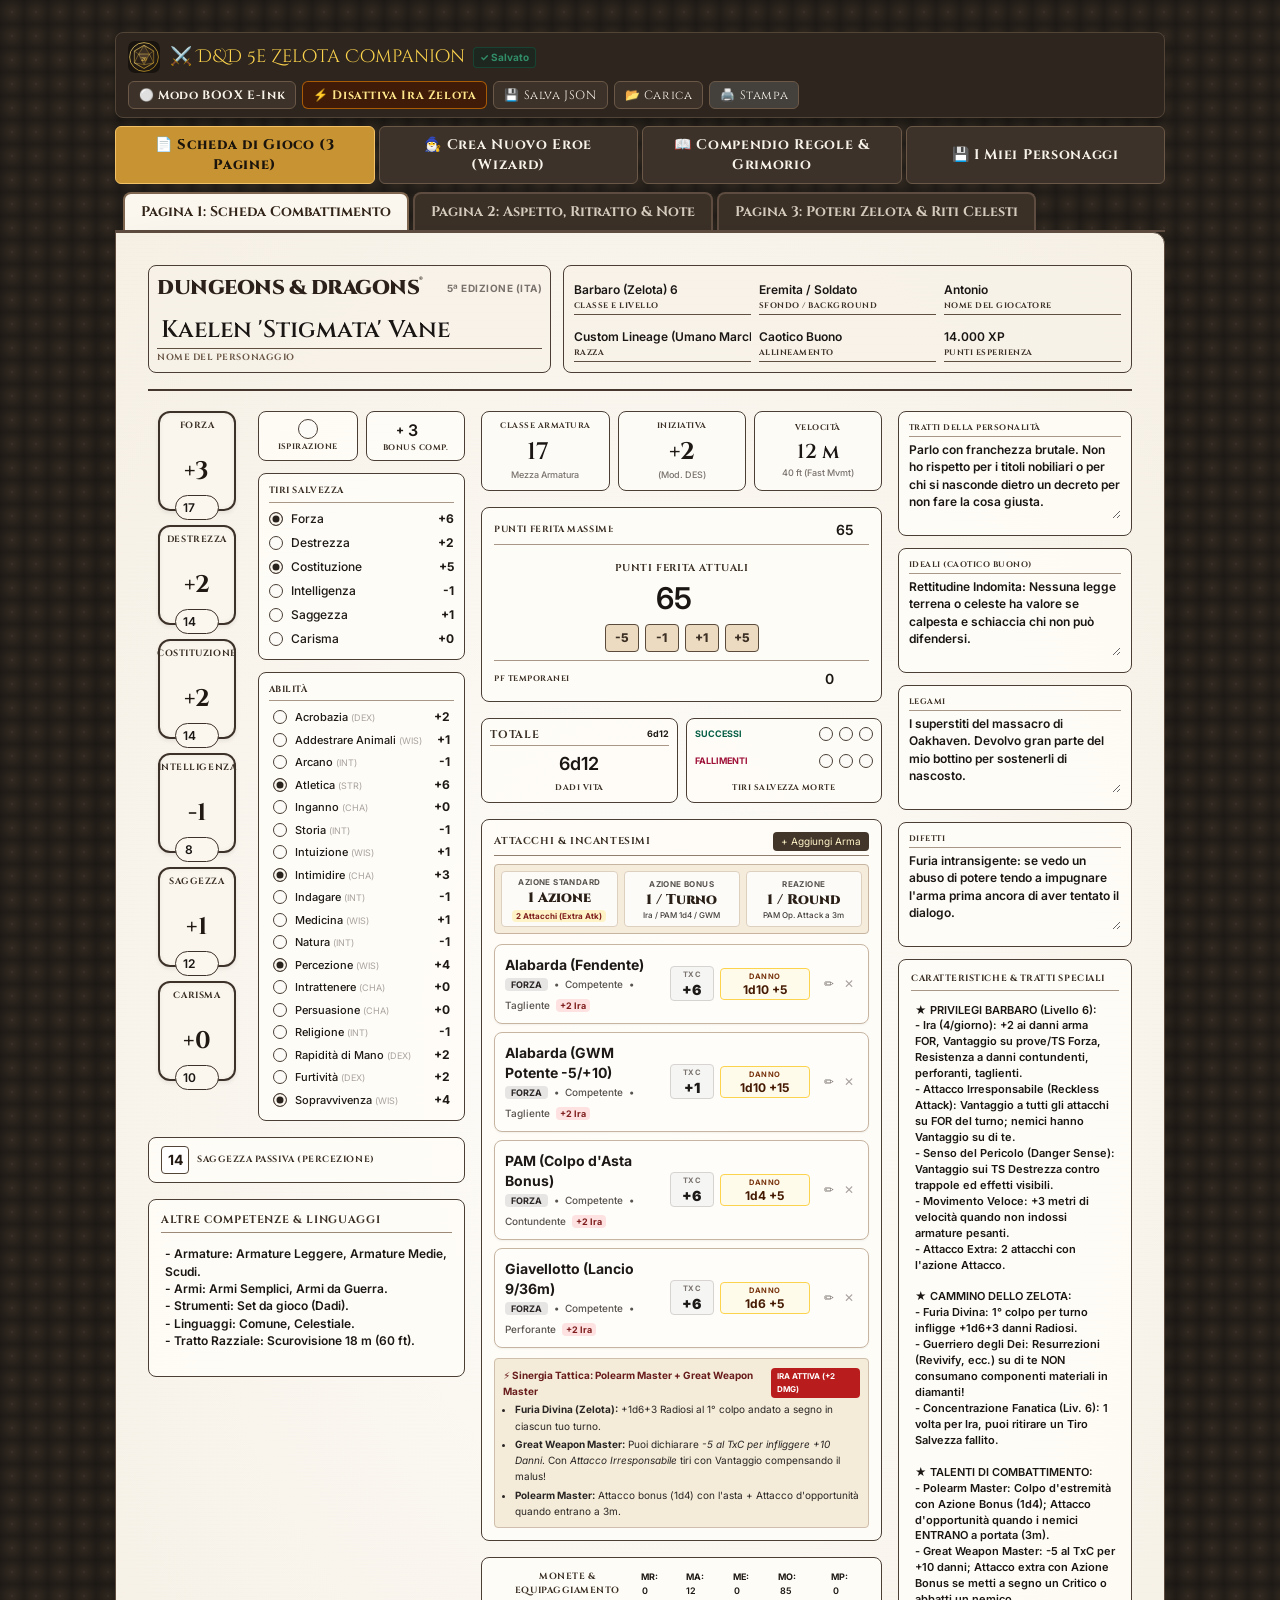
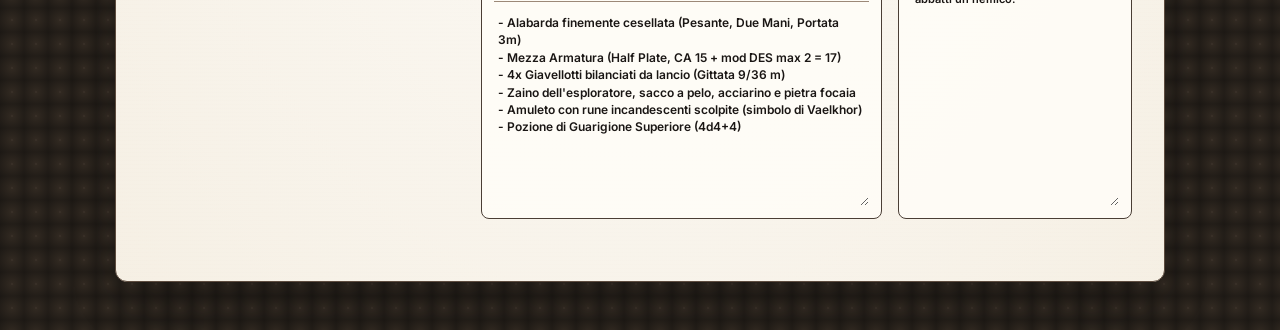
==== index.html @ ee9fbcae "feat: D&D 5e Zelota Companion PWA with offline compendium and update banner" ====
<!DOCTYPE html>
<html lang="it">
<head>
  <meta charset="UTF-8">
  <meta name="viewport" content="width=device-width, initial-scale=1.0, maximum-scale=5.0">
  <meta name="theme-color" content="#241f1a">
  <title>D&amp;D 5e Zelota Companion &amp; Character Builder</title>
  
  <link rel="manifest" href="./manifest.webmanifest">
  <link rel="icon" type="image/svg+xml" href="./icon.svg">
  <link rel="apple-touch-icon" href="./icon.svg">

  <!-- Tailwind CSS Locale (Zero CDN, 100% Offline) -->
  <script src="./tailwind.cdn.js"></script>

  <!-- Google Fonts per Tipografia D&D Ufficiale -->
  <link rel="preconnect" href="https://fonts.googleapis.com">
  <link rel="preconnect" href="https://fonts.gstatic.com" crossorigin>
  <link href="https://fonts.googleapis.com/css2?family=Cinzel:wght@600;700;800;900&family=Cinzel+Decorative:wght@700&family=MedievalSharp&family=Inter:wght@400;500;600;700&display=swap" rel="stylesheet">
  
  <!-- Foglio di Stile Personalizzato (Temi, E-Ink Boox, Quick HP) -->
  <link rel="stylesheet" href="./app.css">
</head>
<body class="p-2 sm:p-4 md:p-6 lg:p-8 flex flex-col items-center min-h-screen">

  <!-- BANNER NOTIFICA AGGIORNAMENTO DISPONIBILE -->
  <div id="pwa-update-banner" class="hidden fixed top-3 left-1/2 -translate-x-1/2 w-[92%] max-w-[480px] z-[250] p-3 rounded-xl border-2 border-amber-500 bg-[#2b221a] text-[#f7f2ea] shadow-2xl flex items-center justify-between gap-3 animate-bounce">
    <div class="flex items-center gap-2.5">
      <span class="text-2xl">🔔</span>
      <div class="text-xs">
        <strong class="block text-amber-300 font-dnd-heading text-sm">Nuova Versione Disponibile!</strong>
        <span class="text-stone-300">Ci sono nuovi incantesimi o regole aggiornate.</span>
      </div>
    </div>
    <button id="pwa-update-btn" class="action-btn text-xs font-bold bg-amber-600 hover:bg-amber-500 text-stone-950 py-1.5 px-3 shrink-0">
      Aggiorna Ora ⚡
    </button>
  </div>

  <!-- ========================================================================= -->
  <!-- BARRA DI CONTROLLO PRINCIPALE (HEADER)                                    -->
  <!-- ========================================================================= -->
  <header class="w-full max-w-[1050px] mb-2 flex flex-wrap items-center justify-between gap-2 px-3 py-2 bg-[#2d251e] text-[#f2ece2] rounded-lg shadow-lg border border-[#524538] no-print">
    <!-- Brand & Stato -->
    <div class="flex items-center gap-2.5">
      <img src="./icon.svg" alt="D&D 5e" style="width: 32px; height: 32px; min-width: 32px; object-fit: contain; border-radius: 6px;" />
      <div>
        <div class="flex items-center gap-2">
          <span class="font-dnd-heading text-base sm:text-lg text-amber-300">⚔️ D&amp;D 5e Zelota Companion</span>
          <span id="autosave-indicator" class="text-[10px] text-emerald-400 font-bold px-1.5 py-0.5 rounded bg-emerald-950/60 border border-emerald-700/60">✓ Salvataggio Attivo</span>
        </div>
      </div>
    </div>
    
    <!-- Azioni Rapide -->
    <div class="flex items-center flex-wrap gap-1.5">
      <button id="btn-toggle-eink" class="action-btn text-xs font-bold" title="Passa alla modalità ad alto contrasto per Onyx Boox">
        ⚪ Modo BOOX E-Ink
      </button>
      <button id="btn-rage-toggle" class="action-btn text-xs font-bold border border-amber-600/70 bg-amber-950/80 hover:bg-amber-900 text-amber-200">
        🔥 Attiva Ira Zelota (+2 Dmg)
      </button>
      <button id="btn-export-json" class="action-btn text-xs" title="Esporta Scheda in file JSON">
        💾 Salva JSON
      </button>
      <label class="action-btn text-xs cursor-pointer" title="Carica Scheda da file JSON">
        📂 Carica
        <input type="file" id="file-import-json" accept=".json" class="hidden">
      </label>
      <button onclick="window.print()" class="action-btn text-xs bg-stone-700 hover:bg-stone-600">
        🖨️ Stampa
      </button>
    </div>
  </header>

  <!-- ========================================================================= -->
  <!-- BARRA NAVIGAZIONE MODALITÀ (SCHEDA / BUILDER / COMPENDIO / SALVATI)       -->
  <!-- ========================================================================= -->
  <nav class="w-full max-w-[1050px] flex gap-1 mb-2 no-print">
    <button class="action-btn flex-1 py-2 text-xs md:text-sm font-bold active" data-target-view="view-sheet">
      📄 Scheda di Gioco (3 Pagine)
    </button>
    <button class="action-btn flex-1 py-2 text-xs md:text-sm font-bold" data-target-view="view-builder">
      🧙‍♂️ Crea Nuovo Eroe (Wizard)
    </button>
    <button class="action-btn flex-1 py-2 text-xs md:text-sm font-bold" data-target-view="view-compendium">
      📖 Compendio Regole &amp; Grimorio
    </button>
    <button class="action-btn flex-1 py-2 text-xs md:text-sm font-bold" data-target-view="view-manage">
      💾 I Miei Personaggi
    </button>
  </nav>

  <!-- ========================================================================= -->
  <!-- VISTA 1: SCHEDA INTERATTIVA A 3 PAGINE (AUTENTICA D&D 5E)                -->
  <!-- ========================================================================= -->
  <div id="view-sheet" class="app-view w-full max-w-[1050px] block">
    
    <!-- Selettore delle 3 Pagine Ufficiali (no-print) -->
    <div class="w-full flex gap-1 mb-0 border-b-2 border-[#5d4c3f] px-2 no-print">
      <button id="tab-btn-1" class="nav-tab active px-4 py-2 text-xs md:text-sm font-bold border-t-2 border-l-2 border-r-2 border-[#5d4c3f]">
        Pagina 1: Scheda Combattimento
      </button>
      <button id="tab-btn-2" class="nav-tab px-4 py-2 text-xs md:text-sm font-bold border-t-2 border-l-2 border-r-2 border-[#5d4c3f]">
        Pagina 2: Aspetto, Ritratto &amp; Note
      </button>
      <button id="tab-btn-3" class="nav-tab px-4 py-2 text-xs md:text-sm font-bold border-t-2 border-l-2 border-r-2 border-[#5d4c3f]">
        Pagina 3: Poteri Zelota &amp; Riti Celesti
      </button>
    </div>

    <!-- Contenitore Principale Scheda -->
    <main id="sheet" class="parchment w-full rounded-b-xl rounded-tr-xl p-4 sm:p-6 md:p-8 border border-[#5d4c3f] shadow-2xl relative">
      
      <!-- ===================================================================== -->
      <!-- PAGINA 1: SCHEDA PRINCIPALE (COMBATTIMENTO, CARATTERISTICHE)          -->
      <!-- ===================================================================== -->
      <div id="page-1" class="page-container block">
        
        <!-- Intestazione Scheda Ufficiale (3 Blocchi D&D) -->
        <section class="grid grid-cols-1 md:grid-cols-12 gap-3 pb-4 border-b-2 border-[#45372d] mb-5 items-stretch">
          <div class="md:col-span-5 flex flex-col justify-end p-2 dnd-box bg-[#f8f3e8]/70">
            <div class="flex items-center justify-between mb-1">
              <h1 class="font-dnd-title font-black text-xl tracking-tight text-[#2b211a]">DUNGEONS &amp; DRAGONS<sup>®</sup></h1>
              <span class="text-[10px] font-bold text-stone-500 tracking-wider">5ª EDIZIONE (ITA)</span>
            </div>
            <div class="mt-auto">
              <input type="text" id="characterName" class="w-full text-2xl font-bold font-dnd-title border-b border-[#5e4f42] px-1 py-0.5 text-[#241a14]" value="Kaelen 'Stigmata' Vane" />
              <div class="dnd-label-banner text-left mt-0.5 text-[9px] text-[#6b5848]">Nome del Personaggio</div>
            </div>
          </div>

          <div class="md:col-span-7 grid grid-cols-2 sm:grid-cols-3 gap-2 p-2.5 dnd-box bg-[#f8f3e8]/70">
            <div class="border-b border-[#5e4f42] pb-0.5">
              <input type="text" id="classLevel" class="w-full text-xs font-semibold" value="Barbaro (Zelota) 6" />
              <div class="dnd-label-banner text-left text-[8px]">Classe e Livello</div>
            </div>
            <div class="border-b border-[#5e4f42] pb-0.5">
              <input type="text" id="background" class="w-full text-xs font-semibold" value="Eremita / Soldato" />
              <div class="dnd-label-banner text-left text-[8px]">Sfondo / Background</div>
            </div>
            <div class="border-b border-[#5e4f42] pb-0.5">
              <input type="text" id="playerName" class="w-full text-xs font-semibold" value="Giocatore" />
              <div class="dnd-label-banner text-left text-[8px]">Nome del Giocatore</div>
            </div>
            <div class="border-b border-[#5e4f42] pb-0.5">
              <input type="text" id="race" class="w-full text-xs font-semibold" value="Custom Lineage (Umano Marchiato)" />
              <div class="dnd-label-banner text-left text-[8px]">Razza</div>
            </div>
            <div class="border-b border-[#5e4f42] pb-0.5">
              <input type="text" id="alignment" class="w-full text-xs font-semibold" value="Caotico Buono" />
              <div class="dnd-label-banner text-left text-[8px]">Allineamento</div>
            </div>
            <div class="border-b border-[#5e4f42] pb-0.5">
              <input type="text" id="experiencePoints" class="w-full text-xs font-semibold" value="14.000 XP" />
              <div class="dnd-label-banner text-left text-[8px]">Punti Esperienza</div>
            </div>
          </div>
        </section>

        <!-- Corpo Principale in 3 Colonne D&D -->
        <div class="grid grid-cols-1 lg:grid-cols-12 gap-4">
          
          <!-- COLONNA 1: CARATTERISTICHE, TIRI SALVEZZA, ABILITÀ -->
          <section class="lg:col-span-4 flex flex-col gap-4">
            <div class="grid grid-cols-12 gap-3">
              
              <!-- 6 Stat Box a Sinistra -->
              <div class="col-span-4 sm:col-span-3 lg:col-span-4 flex flex-col gap-3.5 items-center">
                <div class="stat-box">
                  <span class="dnd-label-banner text-[9px] mt-1.5">Forza</span>
                  <div id="str-mod" class="text-2xl font-bold font-dnd-title my-auto text-[#201813]">+3</div>
                  <div class="stat-pill">
                    <input type="number" id="stat-str" class="w-full text-center text-xs font-bold" value="17" min="1" max="30">
                  </div>
                </div>

                <div class="stat-box">
                  <span class="dnd-label-banner text-[9px] mt-1.5">Destrezza</span>
                  <div id="dex-mod" class="text-2xl font-bold font-dnd-title my-auto text-[#201813]">+2</div>
                  <div class="stat-pill">
                    <input type="number" id="stat-dex" class="w-full text-center text-xs font-bold" value="14" min="1" max="30">
                  </div>
                </div>

                <div class="stat-box">
                  <span class="dnd-label-banner text-[9px] mt-1.5">Costituzione</span>
                  <div id="con-mod" class="text-2xl font-bold font-dnd-title my-auto text-[#201813]">+2</div>
                  <div class="stat-pill">
                    <input type="number" id="stat-con" class="w-full text-center text-xs font-bold" value="14" min="1" max="30">
                  </div>
                </div>

                <div class="stat-box">
                  <span class="dnd-label-banner text-[9px] mt-1.5">Intelligenza</span>
                  <div id="int-mod" class="text-2xl font-bold font-dnd-title my-auto text-[#201813]">-1</div>
                  <div class="stat-pill">
                    <input type="number" id="stat-int" class="w-full text-center text-xs font-bold" value="8" min="1" max="30">
                  </div>
                </div>

                <div class="stat-box">
                  <span class="dnd-label-banner text-[9px] mt-1.5">Saggezza</span>
                  <div id="wis-mod" class="text-2xl font-bold font-dnd-title my-auto text-[#201813]">+1</div>
                  <div class="stat-pill">
                    <input type="number" id="stat-wis" class="w-full text-center text-xs font-bold" value="12" min="1" max="30">
                  </div>
                </div>

                <div class="stat-box">
                  <span class="dnd-label-banner text-[9px] mt-1.5">Carisma</span>
                  <div id="cha-mod" class="text-2xl font-bold font-dnd-title my-auto text-[#201813]">+0</div>
                  <div class="stat-pill">
                    <input type="number" id="stat-cha" class="w-full text-center text-xs font-bold" value="10" min="1" max="30">
                  </div>
                </div>
              </div>

              <!-- Ispirazione, Bonus Competenza, TS, Abilità -->
              <div class="col-span-8 sm:col-span-9 lg:col-span-8 flex flex-col gap-3">
                <div class="grid grid-cols-2 gap-2">
                  <div class="dnd-box p-1.5 flex flex-col items-center justify-center">
                    <input type="checkbox" id="inspiration" class="dnd-circle-check w-5 h-5 mb-0.5">
                    <span class="dnd-label-banner text-[8px]">Ispirazione</span>
                  </div>
                  <div class="dnd-box p-1.5 flex flex-col items-center justify-center">
                    <div class="flex items-center">
                      <span class="text-xs font-bold mr-0.5">+</span>
                      <input type="number" id="proficiencyBonus" class="w-7 text-center font-bold text-base" value="3" min="1" max="9">
                    </div>
                    <span class="dnd-label-banner text-[8px]">Bonus Comp.</span>
                  </div>
                </div>

                <!-- Tiri Salvezza -->
                <div class="dnd-box p-2.5">
                  <div class="dnd-label-banner text-left border-b border-[#a89686] pb-1 mb-1.5 text-[9px]">Tiri Salvezza</div>
                  <div class="space-y-1 text-xs" id="saving-throws-list"></div>
                </div>

                <!-- Abilità -->
                <div class="dnd-box p-2.5">
                  <div class="dnd-label-banner text-left border-b border-[#a89686] pb-1 mb-1.5 text-[9px]">Abilità</div>
                  <div class="space-y-0.5 text-[11px]" id="skills-list"></div>
                </div>
              </div>
            </div>

            <!-- Percezione Passiva -->
            <div class="dnd-box p-2 flex items-center justify-between px-3">
              <div class="flex items-center gap-2">
                <div id="passive-perception-val" class="w-7 h-7 rounded border border-[#524437] bg-white flex items-center justify-center font-bold text-sm text-[#241a14]">
                  14
                </div>
                <span class="dnd-label-banner text-left text-[9px]">Saggezza Passiva (Percezione)</span>
              </div>
            </div>

            <!-- Altre Competenze e Linguaggi -->
            <div class="dnd-box p-3 flex flex-col min-h-[170px]">
              <span class="dnd-label-banner text-left border-b border-[#9c8978] pb-1 mb-2">Altre Competenze &amp; Linguaggi</span>
              <textarea id="otherProficiencies" class="w-full flex-grow text-xs leading-relaxed resize-none p-1" rows="6">- Armature: Armature Leggere, Armature Medie, Scudi.
- Armi: Armi Semplici, Armi da Guerra.
- Strumenti: Set da gioco (Dadi).
- Linguaggi: Comune, Celestiale.
- Tratto Razziale: Scurovisione 18 m (60 ft).</textarea>
            </div>
          </section>

          <!-- COLONNA 2: COMBATTIMENTO, PF, ATTACCHI & ARMI -->
          <section class="lg:col-span-5 flex flex-col gap-4">
            <div class="grid grid-cols-3 gap-2">
              <div class="dnd-box p-2 flex flex-col items-center justify-center text-center bg-[#fdfbf6]">
                <span class="dnd-label-banner text-[8px] mb-1">Classe Armatura</span>
                <input type="number" id="armorClass" class="w-12 text-center text-2xl font-bold font-dnd-title" value="17">
                <span class="text-[9px] text-stone-500 font-medium">Mezza Armatura</span>
              </div>

              <div class="dnd-box p-2 flex flex-col items-center justify-center text-center bg-[#fdfbf6]">
                <span class="dnd-label-banner text-[8px] mb-1">Iniziativa</span>
                <div id="initiative-val" class="text-2xl font-bold font-dnd-title">+2</div>
                <span class="text-[9px] text-stone-500 font-medium">(Mod. DES)</span>
              </div>

              <div class="dnd-box p-2 flex flex-col items-center justify-center text-center bg-[#fdfbf6]">
                <span class="dnd-label-banner text-[8px] mb-1">Velocità</span>
                <input type="text" id="speed" class="w-full text-center text-xl font-bold font-dnd-title" value="12 m">
                <span class="text-[9px] text-stone-500 font-medium">40 ft (Fast Mvmt)</span>
              </div>
            </div>

            <!-- Punti Ferita con Pulsanti Touch Rapidi -->
            <div class="dnd-box p-3">
              <div class="flex justify-between items-center border-b border-[#a89686] pb-1 mb-2">
                <span class="dnd-label-banner text-[9px]">Punti Ferita Massimi:</span>
                <input type="number" id="maxHp" class="w-14 text-right font-bold text-sm" value="65">
              </div>
              
              <div class="py-2 flex flex-col items-center">
                <div class="dnd-label-banner text-[10px] mb-1">Punti Ferita Attuali</div>
                <input type="number" id="currentHp" class="w-24 text-center text-3xl font-extrabold text-[#991b1b]" value="65">
                
                <!-- Quick HP Buttons (-5, -1, +1, +5) -->
                <div class="flex gap-1.5 mt-2">
                  <button type="button" class="hp-btn hp-quick-btn" data-delta="-5">-5</button>
                  <button type="button" class="hp-btn hp-quick-btn" data-delta="-1">-1</button>
                  <button type="button" class="hp-btn hp-quick-btn" data-delta="1">+1</button>
                  <button type="button" class="hp-btn hp-quick-btn" data-delta="5">+5</button>
                </div>
              </div>

              <div class="pt-2 border-t border-[#a89686] flex items-center justify-between">
                <span class="dnd-label-banner text-[8px]">PF Temporanei</span>
                <input type="number" id="tempHp" class="w-16 text-center font-bold text-sm" value="0">
              </div>
            </div>

            <!-- Dadi Vita e Death Saves -->
            <div class="grid grid-cols-2 gap-2">
              <div class="dnd-box p-2 flex flex-col justify-between">
                <div class="flex justify-between text-[9px] border-b border-[#a89686] pb-0.5">
                  <span class="dnd-label-banner">Totale</span>
                  <span class="font-bold">6d12</span>
                </div>
                <div class="my-auto py-1 text-center">
                  <input type="text" id="hitDiceRemaining" class="w-full text-center font-bold text-lg" value="6d12">
                </div>
                <span class="dnd-label-banner text-[8px]">Dadi Vita</span>
              </div>

              <div class="dnd-box p-2 flex flex-col justify-between">
                <div class="flex items-center justify-between text-[10px]">
                  <span class="text-[9px] font-bold uppercase text-emerald-800">Successi</span>
                  <div class="flex gap-1.5">
                    <input type="checkbox" class="dnd-circle-check">
                    <input type="checkbox" class="dnd-circle-check">
                    <input type="checkbox" class="dnd-circle-check">
                  </div>
                </div>
                <div class="flex items-center justify-between text-[10px] mt-1">
                  <span class="text-[9px] font-bold uppercase text-rose-800">Fallimenti</span>
                  <div class="flex gap-1.5">
                    <input type="checkbox" class="dnd-circle-check">
                    <input type="checkbox" class="dnd-circle-check">
                    <input type="checkbox" class="dnd-circle-check">
                  </div>
                </div>
                <span class="dnd-label-banner text-[8px] mt-1 text-center">Tiri Salvezza Morte</span>
              </div>
            </div>

            <!-- ATTACCHI & ARMI INTERATTIVI -->
            <div class="dnd-box p-3">
              <div class="flex justify-between items-center border-b border-[#8f7d6e] pb-1 mb-2">
                <span class="dnd-label-banner text-[10px]">Attacchi &amp; Incantesimi</span>
                <button id="btn-add-weapon" class="text-[10px] px-2 py-0.5 bg-[#42362b] text-amber-100 rounded hover:bg-[#57483a] no-print">
                  + Aggiungi Arma
                </button>
              </div>

              <!-- ECONOMIA DELLE AZIONI AL LIVELLO 6 -->
              <div class="grid grid-cols-3 gap-1.5 mb-2.5 p-1.5 bg-[#f5ecdc] rounded border border-[#c7b5a1] text-center">
                <div class="flex flex-col items-center justify-center p-1 bg-white/80 rounded border border-[#ded0bf]">
                  <span class="text-[8px] uppercase tracking-wider font-bold text-stone-600">Azione Standard</span>
                  <span class="font-dnd-title font-black text-sm text-[#2b2017]">1 Azione</span>
                  <span class="text-[8px] font-bold text-[#7f1d1d] bg-amber-100 px-1 rounded mt-0.5">2 Attacchi (Extra Atk)</span>
                </div>
                <div class="flex flex-col items-center justify-center p-1 bg-white/80 rounded border border-[#ded0bf]">
                  <span class="text-[8px] uppercase tracking-wider font-bold text-stone-600">Azione Bonus</span>
                  <span class="font-dnd-title font-black text-sm text-[#2b2017]">1 / Turno</span>
                  <span class="text-[8px] font-medium text-stone-700 leading-tight">Ira / PAM 1d4 / GWM</span>
                </div>
                <div class="flex flex-col items-center justify-center p-1 bg-white/80 rounded border border-[#ded0bf]">
                  <span class="text-[8px] uppercase tracking-wider font-bold text-stone-600">Reazione</span>
                  <span class="font-dnd-title font-black text-sm text-[#2b2017]">1 / Round</span>
                  <span class="text-[8px] font-medium text-stone-700 leading-tight">PAM Op. Attack a 3m</span>
                </div>
              </div>

              <!-- Container Carte Attacchi & Armi ad Alta Leggibilità (Zero scrolling, testo intero sempre visibile) -->
              <div id="weapons-cards-container" class="space-y-2 my-2"></div>

              <!-- Promemoria Tattico Zelota -->
              <div class="mt-2.5 p-2 bg-[#f4ecd8] border border-[#cfbeab] rounded text-[10px] leading-relaxed">
                <div class="font-bold text-[#691c1c] flex items-center justify-between mb-0.5">
                  <span>⚡ Sinergia Tattica: Polearm Master + Great Weapon Master</span>
                  <span id="rage-status-tag" class="px-1.5 py-0.5 bg-stone-300 text-stone-700 rounded text-[8px]">Ira: Inattiva</span>
                </div>
                <ul class="list-disc pl-3 text-stone-800 space-y-0.5">
                  <li><strong>Furia Divina (Zelota):</strong> +1d6+3 Radiosi al 1° colpo andato a segno in ciascun tuo turno.</li>
                  <li><strong>Great Weapon Master:</strong> Puoi dichiarare <em>-5 al TxC per infliggere +10 Danni</em>. Con <em>Attacco Irresponsabile</em> tiri con Vantaggio compensando il malus!</li>
                  <li><strong>Polearm Master:</strong> Attacco bonus (1d4) con l'asta + Attacco d'opportunità quando entrano a 3m.</li>
                </ul>
              </div>
            </div>

            <!-- Equipaggiamento Rapido Pagina 1 -->
            <div class="dnd-box p-3 flex flex-col flex-grow">
              <div class="flex justify-between items-center border-b border-[#9c8978] pb-1 mb-2">
                <span class="dnd-label-banner text-[9px]">Monete &amp; Equipaggiamento</span>
                <div class="flex gap-2 text-[9px] font-bold">
                  <span>MR: <input type="number" id="coin-cp" class="w-6 text-center" value="0"></span>
                  <span>MA: <input type="number" id="coin-sp" class="w-6 text-center" value="12"></span>
                  <span>ME: <input type="number" id="coin-ep" class="w-6 text-center" value="0"></span>
                  <span>MO: <input type="number" id="coin-gp" class="w-8 text-center text-amber-700" value="85"></span>
                  <span>MP: <input type="number" id="coin-pp" class="w-6 text-center" value="0"></span>
                </div>
              </div>
              <textarea id="equipmentList" class="w-full text-xs leading-relaxed p-1 flex-grow" rows="8">- Alabarda finemente cesellata (Pesante, Due Mani, Portata 3m)
- Mezza Armatura (Half Plate, CA 15 + mod DES max 2 = 17)
- 4x Giavellotti bilanciati da lancio (Gittata 9/36 m)
- Zaino dell'esploratore, sacco a pelo, acciarino e pietra focaia
- Amuleto con rune incandescenti scolpite (simbolo di Vaelkhor)
- Pozione di Guarigione Superiore (4d4+4)</textarea>
            </div>
          </section>

          <!-- COLONNA 3: ROLEPLAY, TRATTI & PRIVILEGI -->
          <section class="lg:col-span-3 flex flex-col gap-3">
            <div class="dnd-box p-2.5">
              <span class="dnd-label-banner text-left block border-b border-[#a89686] pb-0.5 mb-1 text-[8px]">Tratti della Personalità</span>
              <textarea id="personalityTraits" class="w-full text-xs leading-snug" rows="3">Parlo con franchezza brutale. Non ho rispetto per i titoli nobiliari o per chi si nasconde dietro un decreto per non fare la cosa giusta.</textarea>
            </div>

            <div class="dnd-box p-2.5">
              <span class="dnd-label-banner text-left block border-b border-[#a89686] pb-0.5 mb-1 text-[8px]">Ideali (Caotico Buono)</span>
              <textarea id="ideals" class="w-full text-xs leading-snug" rows="2">Rettitudine Indomita: Nessuna legge terrena o celeste ha valore se calpesta e schiaccia chi non può difendersi.</textarea>
            </div>

            <div class="dnd-box p-2.5">
              <span class="dnd-label-banner text-left block border-b border-[#a89686] pb-0.5 mb-1 text-[8px]">Legami</span>
              <textarea id="bonds" class="w-full text-xs leading-snug" rows="3">I superstiti del massacro di Oakhaven. Devolvo gran parte del mio bottino per sostenerli di nascosto.</textarea>
            </div>

            <div class="dnd-box p-2.5">
              <span class="dnd-label-banner text-left block border-b border-[#a89686] pb-0.5 mb-1 text-[8px]">Difetti</span>
              <textarea id="flaws" class="w-full text-xs leading-snug" rows="3">Furia intransigente: se vedo un abuso di potere tendo a impugnare l'arma prima ancora di aver tentato il dialogo.</textarea>
            </div>

            <div class="dnd-box p-3 flex flex-col flex-grow">
              <span class="dnd-label-banner text-left block border-b border-[#a89686] pb-1 mb-2 text-[9px]">Caratteristiche &amp; Tratti Speciali</span>
              <textarea id="featuresAndTraits" class="w-full text-[11px] leading-relaxed p-1 flex-grow" rows="24">★ PRIVILEGI BARBARO (Livello 6):
- Ira (4/giorno): +2 ai danni arma FOR, Vantaggio su prove/TS Forza, Resistenza a danni contundenti, perforanti, taglienti.
- Attacco Irresponsabile (Reckless Attack): Vantaggio a tutti gli attacchi su FOR del turno; nemici hanno Vantaggio su di te.
- Senso del Pericolo (Danger Sense): Vantaggio sui TS Destrezza contro trappole ed effetti visibili.
- Movimento Veloce: +3 metri di velocità quando non indossi armature pesanti.
- Attacco Extra: 2 attacchi con l'azione Attacco.

★ CAMMINO DELLO ZELOTA:
- Furia Divina: 1° colpo per turno infligge +1d6+3 danni Radiosi.
- Guerriero degli Dei: Resurrezioni (Revivify, ecc.) su di te NON consumano componenti materiali in diamanti!
- Concentrazione Fanatica (Liv. 6): 1 volta per Ira, puoi ritirare un Tiro Salvezza fallito.

★ TALENTI DI COMBATTIMENTO:
- Polearm Master: Colpo d'estremità con Azione Bonus (1d4); Attacco d'opportunità quando i nemici ENTRANO a portata (3m).
- Great Weapon Master: -5 al TxC per +10 danni; Attacco extra con Azione Bonus se metti a segno un Critico o abbatti un nemico.</textarea>
            </div>
          </section>
        </div>
      </div>

      <!-- ===================================================================== -->
      <!-- PAGINA 2: ASPETTO FISICO, RITRATTO CON ALABARDA, ORGANIZZAZIONI & BIO -->
      <!-- ===================================================================== -->
      <div id="page-2" class="page-container hidden">
        <div class="border-b-2 border-[#45372d] pb-2 mb-4 flex items-center justify-between">
          <div>
            <h2 class="font-dnd-title font-bold text-xl text-[#2b211a]">ASPETTO &amp; STORIA DEL PERSONAGGIO</h2>
            <span class="text-[10px] uppercase tracking-wider text-stone-600">D&amp;D 5e - Scheda Ufficiale (Pagina 2)</span>
          </div>
          <div class="text-right">
            <span class="text-xs font-bold text-stone-800">Kaelen "Stigmata" Vane</span>
          </div>
        </div>

        <!-- Dati Fisici Superiori -->
        <div class="grid grid-cols-2 sm:grid-cols-3 md:grid-cols-6 gap-2 p-2.5 dnd-box bg-[#f8f3e8]/70 mb-4">
          <div class="border-b border-[#5e4f42] pb-0.5">
            <input type="text" id="bio-age" class="w-full text-xs font-semibold text-center" value="28 anni">
            <div class="dnd-label-banner text-[8px]">Età</div>
          </div>
          <div class="border-b border-[#5e4f42] pb-0.5">
            <input type="text" id="bio-height" class="w-full text-xs font-semibold text-center" value="1.88 m">
            <div class="dnd-label-banner text-[8px]">Altezza</div>
          </div>
          <div class="border-b border-[#5e4f42] pb-0.5">
            <input type="text" id="bio-weight" class="w-full text-xs font-semibold text-center" value="94 kg">
            <div class="dnd-label-banner text-[8px]">Peso</div>
          </div>
          <div class="border-b border-[#5e4f42] pb-0.5">
            <input type="text" id="bio-eyes" class="w-full text-xs font-semibold text-center" value="Oro incandescente">
            <div class="dnd-label-banner text-[8px]">Occhi</div>
          </div>
          <div class="border-b border-[#5e4f42] pb-0.5">
            <input type="text" id="bio-skin" class="w-full text-xs font-semibold text-center" value="Rune dorate a fuoco">
            <div class="dnd-label-banner text-[8px]">Carnagione</div>
          </div>
          <div class="border-b border-[#5e4f42] pb-0.5">
            <input type="text" id="bio-hair" class="w-full text-xs font-semibold text-center" value="Castano bruciato">
            <div class="dnd-label-banner text-[8px]">Capelli</div>
          </div>
        </div>

        <!-- Griglia Aspetto, Ritratto & Background -->
        <div class="grid grid-cols-1 lg:grid-cols-12 gap-4">
          <div class="lg:col-span-5 flex flex-col gap-4">
            <!-- Ritratto -->
            <div class="dnd-box p-3 flex flex-col items-center">
              <div class="w-full flex items-center justify-between mb-2">
                <span class="dnd-label-banner text-[10px]">Aspetto / Ritratto</span>
                <span class="text-[9px] text-amber-800 font-bold bg-amber-100 px-1.5 py-0.5 rounded border border-amber-300">
                  Supporto GIF &amp; Animazioni
                </span>
              </div>
              
              <div id="portrait-frame" class="relative w-full max-w-[340px] aspect-[3/4] rounded-lg overflow-hidden border-2 border-[#524437] shadow-inner bg-[#1a1410] flex items-center justify-center group">
                <img id="character-portrait" src="" alt="Ritratto Personaggio" class="w-full h-full object-cover hidden transition-all duration-300">

                <!-- Illustrazione SVG di Fallback -->
                <svg id="character-svg-portrait" viewBox="0 0 400 520" class="w-full h-full object-cover">
                  <defs>
                    <radialGradient id="bgGlow" cx="50%" cy="40%" r="65%">
                      <stop offset="0%" stop-color="#4a3b2c"/>
                      <stop offset="60%" stop-color="#241b14"/>
                      <stop offset="100%" stop-color="#140f0b"/>
                    </radialGradient>
                    <radialGradient id="celestialRage" cx="50%" cy="50%" r="50%">
                      <stop offset="0%" stop-color="#fef08a" stop-opacity="0.9"/>
                      <stop offset="45%" stop-color="#f59e0b" stop-opacity="0.6"/>
                      <stop offset="100%" stop-color="#d97706" stop-opacity="0"/>
                    </radialGradient>
                    <linearGradient id="bladeGrad" x1="0%" y1="0%" x2="100%" y2="100%">
                      <stop offset="0%" stop-color="#f8fafc"/>
                      <stop offset="50%" stop-color="#94a3b8"/>
                      <stop offset="100%" stop-color="#475569"/>
                    </linearGradient>
                  </defs>
                  <rect width="400" height="520" fill="url(#bgGlow)"/>
                  <circle cx="200" cy="190" r="140" fill="url(#celestialRage)"/>
                  <path d="M120 230 C80 340 70 460 90 520 L310 520 C330 460 320 340 280 230 Z" fill="#451a1a" opacity="0.85"/>
                  <path d="M180 160 L220 160 L215 200 L185 200 Z" fill="#d4a373"/>
                  <path d="M175 110 C175 80 225 80 225 110 C225 150 210 170 200 175 C190 170 175 150 175 110 Z" fill="#e29578"/>
                  <ellipse cx="190" cy="115" rx="3.5" ry="2" fill="#fef08a"/>
                  <ellipse cx="210" cy="115" rx="3.5" ry="2" fill="#fef08a"/>
                  <line x1="30" y1="490" x2="350" y2="40" stroke="#78350f" stroke-width="4" stroke-linecap="round"/>
                  <g transform="translate(310, 85) rotate(-38)">
                    <rect x="-10" y="-8" width="20" height="22" rx="3" fill="#d97706"/>
                    <path d="M-5 -8 L0 -85 L5 -8 Z" fill="url(#bladeGrad)" stroke="#1e293b" stroke-width="1.5"/>
                  </g>
                </svg>

                <div class="absolute bottom-2 inset-x-2 flex items-center justify-between gap-1 no-print">
                  <label class="flex-1 text-center py-1.5 px-2 bg-stone-900/90 hover:bg-stone-950 text-amber-200 text-[11px] font-bold rounded cursor-pointer border border-amber-600/50 shadow-md">
                    🎞️ Carica GIF o Foto
                    <input type="file" id="portrait-file-input" accept="image/gif, image/png, image/jpeg, image/webp" class="hidden">
                  </label>
                  <button type="button" id="btn-remove-portrait" class="hidden px-2 py-1.5 bg-red-950/80 hover:bg-red-900 text-red-200 text-[11px] font-bold rounded border border-red-700/50 shadow-md">
                    ✕
                  </button>
                </div>
              </div>
            </div>

            <!-- Descrizione Visiva -->
            <div class="dnd-box p-3 flex flex-col flex-grow">
              <span class="dnd-label-banner text-left border-b border-[#a89686] pb-1 mb-2 text-[9px]">Dettagli Visivi &amp; Marchio</span>
              <textarea id="bio-appearance" class="w-full text-xs leading-relaxed resize-none p-1 flex-grow" rows="6">Alto, muscoloso e segnato dalla caserma. Sulla pelle ambrata porta lunghe cicatrici che brillano come braci dorate: le Stigmate di Vaelkhor.
I suoi occhi hanno il riflesso dell'oro fuso; quando entra in Ira ardono come torce celestiali. Impugna un'alabarda da fanti lunga oltre due metri e mezzo con rune solari consacrate.</textarea>
            </div>
          </div>

          <!-- Colonna Destra (Storia, Alleati, Tesoro) -->
          <div class="lg:col-span-7 flex flex-col gap-4">
            <div class="dnd-box p-3 flex flex-col">
              <span class="dnd-label-banner text-left border-b border-[#a89686] pb-1 mb-2 text-[9px]">Storia del Personaggio (Backstory)</span>
              <textarea id="bio-backstory" class="w-full text-xs leading-relaxed resize-none p-1" rows="11">Ex sergente mercenario lungo le marche di confine. Durante l'invasione di Oakhaven si rifiutò di eseguire l'ordine di ritirata strategica che condannava a morte centinaia di contadini. Spezzò le insegne del battaglione e si frappose da solo contro una congrega blasfema devota agli Abissi.
Morente e squarciato da lame avvelenate sulla soglia del santuario sconsacrato, venne raggiunto dalla presenza primordiale di Vaelkhor, la Fiamma Incorrotta. Fuso col fuoco divino, Kaelen si rialzò e polverizzò il circolo nemico. Da allora vaga come un flagello per oppressori e tiranni.</textarea>
            </div>

            <div class="dnd-box p-3 flex flex-col">
              <div class="flex justify-between items-center border-b border-[#a89686] pb-1 mb-2">
                <span class="dnd-label-banner text-[9px]">Alleati &amp; Organizzazioni</span>
                <input type="text" id="bio-faction-name" class="text-right text-xs font-bold w-48" value="I Superstiti di Oakhaven">
              </div>
              <textarea id="bio-allies" class="w-full text-xs leading-relaxed resize-none p-1" rows="3">- Vaelkhor, il Falciatore di Gioghi: Entità planare che gli concede la furia zelota e la rinascita senza costo.
- Rete clandestina dei minatori di Oakhaven: Piccola diaspora di profughi che Kaelen protegge e finanzia segretamente.</textarea>
            </div>

            <div class="dnd-box p-3 flex flex-col flex-grow">
              <span class="dnd-label-banner text-left border-b border-[#a89686] pb-1 mb-2 text-[9px]">Tesoro &amp; Cimeli Aggiuntivi</span>
              <textarea id="bio-treasure" class="w-full text-xs leading-relaxed resize-none p-1 flex-grow" rows="4">- Amuleto di Vaelkhor scolpito in metallo meteorico (ancorato a una catena spezzata).
- Lettera di ringraziamento macchiata di fuliggine firmata dai bambini orfani di Oakhaven.
- Sacchetto di velluto con 85 Monete d'Oro e 12 Monete d'Argento di conio antico.</textarea>
            </div>
          </div>
        </div>
      </div>

      <!-- ===================================================================== -->
      <!-- PAGINA 3: POTERI DIVINI, MANOVRE TATTICHE & RITI DELLO ZELOTA        -->
      <!-- ===================================================================== -->
      <div id="page-3" class="page-container hidden">
        <div class="border-b-2 border-[#45372d] pb-2 mb-4 flex items-center justify-between">
          <div>
            <h2 class="font-dnd-title font-bold text-xl text-[#2b211a]">POTERI DIVINI, MANOVRE TATTICHE &amp; RITI DELLO ZELOTA</h2>
            <span class="text-[10px] uppercase tracking-wider text-stone-600">D&amp;D 5e - Compendio Meccanico Ufficiale (Livello 6)</span>
          </div>
          <div class="text-right flex items-center gap-2">
            <span class="text-xs text-stone-800 font-bold bg-[#efe5d3] px-2.5 py-1 rounded border border-[#ab9582]">
              Classe: <strong class="text-[#7f1d1d]">Barbaro Zelota 6</strong> &bull; Slot: <strong class="text-stone-600">0</strong>
            </span>
          </div>
        </div>

        <!-- Tracciatore Risorse Giornaliere -->
        <div class="grid grid-cols-1 md:grid-cols-3 gap-3 p-3 dnd-box bg-[#f8f3e8]/85 mb-4">
          <div class="border-b md:border-b-0 md:border-r border-[#8f7d6e] px-2 py-1 flex flex-col items-center justify-center">
            <span class="dnd-label-banner text-[9px] mb-1">Usi Giornalieri di Ira (4/Giorno)</span>
            <div class="flex items-center gap-2 mt-1">
              <label class="flex items-center gap-1 text-[11px] font-bold cursor-pointer"><input type="checkbox" id="rage-slot-1" class="dnd-circle-check"> 1ª</label>
              <label class="flex items-center gap-1 text-[11px] font-bold cursor-pointer"><input type="checkbox" id="rage-slot-2" class="dnd-circle-check"> 2ª</label>
              <label class="flex items-center gap-1 text-[11px] font-bold cursor-pointer"><input type="checkbox" id="rage-slot-3" class="dnd-circle-check"> 3ª</label>
              <label class="flex items-center gap-1 text-[11px] font-bold cursor-pointer"><input type="checkbox" id="rage-slot-4" class="dnd-circle-check"> 4ª</label>
            </div>
            <span class="text-[9px] text-stone-500 mt-1">Recupero totale a Riposo Lungo</span>
          </div>

          <div class="border-b md:border-b-0 md:border-r border-[#8f7d6e] px-2 py-1 flex flex-col items-center justify-center">
            <span class="dnd-label-banner text-[9px] mb-1">Concentrazione Fanatica (Ritiro TS)</span>
            <div class="flex items-center gap-2 mt-1">
              <input type="checkbox" id="fanatical-focus-used" class="dnd-circle-check w-5 h-5">
              <span class="text-xs font-bold text-[#201813]">Disponibile</span>
            </div>
            <span class="text-[9px] text-stone-500 mt-0.5">1 volta per ogni Ira attiva</span>
          </div>

          <div class="px-2 py-1 flex flex-col items-center justify-center text-center">
            <span class="dnd-label-banner text-[9px] mb-0.5">Bonus Danno Furia Zelota</span>
            <input type="text" id="divine-fury-display" class="text-xl font-extrabold font-dnd-title text-[#7f1d1d] text-center w-full" value="+1d6 + 3 Radiosi">
            <span class="text-[9px] text-stone-600 font-semibold">(1° colpo a segno / turno)</span>
          </div>
        </div>

        <!-- Griglia Dettagliata Poteri Zelota -->
        <div class="grid grid-cols-1 lg:grid-cols-3 gap-4">
          <!-- Colonna 1: Zelota -->
          <div class="space-y-4">
            <div class="dnd-box p-3 bg-[#fdfaf3] flex flex-col">
              <div class="dnd-label-banner text-left border-b border-[#a89686] pb-1 mb-2.5 text-[9px] text-amber-950 font-bold flex justify-between items-center">
                <span>★ POTERI SACRI DELLO ZELOTA</span>
                <span class="text-amber-800 text-[8px] uppercase">XGtE p. 9</span>
              </div>
              <div class="space-y-3">
                <div class="p-2.5 bg-amber-50/80 rounded border border-amber-300 text-[11px]">
                  <div class="font-bold text-amber-950 mb-1">☀️ Furia Divina (Divine Fury)</div>
                  <p class="text-xs text-stone-800 leading-snug">Quando colpisci con un attacco d'arma mentre sei in Ira, la lama dell'alabarda sprigiona fiamme sacre: infliggi 1d6 + 3 danni Radiosi extra al bersaglio. Non consuma slot o cariche.</p>
                </div>
                <div class="p-2.5 bg-white rounded border border-[#d6c7b2] text-[11px]">
                  <div class="font-bold text-[#342417] mb-1">✨ Guerriero degli Dei (Warrior of the Gods)</div>
                  <p class="text-xs text-stone-800 leading-snug">Se vieni ucciso, qualsiasi incantesimo volto a riportarti in vita (come Revivify, Raise Dead o Resurrection) NON consuma componenti materiali costose (risparmi i 300+ mo in diamanti!).</p>
                </div>
                <div class="p-2.5 bg-white rounded border border-[#d6c7b2] text-[11px]">
                  <div class="font-bold text-[#342417] mb-1">🔥 Concentrazione Fanatica (Fanatical Focus)</div>
                  <p class="text-xs text-stone-800 leading-snug">Se fallisci un qualsiasi Tiro Salvezza mentre sei in Ira, puoi decidere immediatamente di ritirare il dado. Devi usare il nuovo risultato (1 volta per ira).</p>
                </div>
              </div>
            </div>
          </div>

          <!-- Colonna 2: Talenti d'Asta -->
          <div class="space-y-4">
            <div class="dnd-box p-3 bg-[#fdfaf3] flex flex-col">
              <div class="dnd-label-banner text-left border-b border-[#a89686] pb-1 mb-2.5 text-[9px] text-stone-900 font-bold">
                ⚔️ TALENTI &amp; COMBATTIMENTO D'ASTA
              </div>
              <div class="space-y-3">
                <div class="p-2.5 bg-white rounded border border-[#d6c7b2] text-[11px]">
                  <div class="font-bold text-[#342417] mb-1">🔱 Polearm Master (Azione Bonus &amp; Reazione)</div>
                  <p class="text-xs text-stone-800 leading-snug">• Colpo d'Estremità (Azione Bonus): attacco bonus con il pomo: 1d4 + 5 danni percussione (o 1d4+15 con GWM).<br>• Attacco d'Opportunità quando una creatura ENTRA nella tua portata di 3 metri.</p>
                </div>
                <div class="p-2.5 bg-white rounded border border-[#d6c7b2] text-[11px]">
                  <div class="font-bold text-[#342417] mb-1">💥 Great Weapon Master (Colpo Devastante)</div>
                  <p class="text-xs text-stone-800 leading-snug">• Colpo Potente: puoi scegliere di subire -5 al TxC per aggiungere +10 ai danni.<br>• Attacco Bonus su critico o nemico abbattuto a 0 PF.</p>
                </div>
                <div class="p-2.5 bg-white rounded border border-[#d6c7b2] text-[11px]">
                  <div class="font-bold text-[#342417] mb-1">⚡ Attacco Irresponsabile (Reckless Attack)</div>
                  <p class="text-xs text-stone-800 leading-snug">Vantaggio a tutti gli attacchi in mischia su Forza per quel turno. I nemici hanno Vantaggio ad attaccare te fino al tuo turno successivo. (Compensa il -5 di GWM!).</p>
                </div>
              </div>
            </div>
          </div>

          <!-- Colonna 3: Regole Ira & Difese -->
          <div class="space-y-4">
            <div class="dnd-box p-3 bg-[#fdfaf3] flex flex-col">
              <div class="dnd-label-banner text-left border-b border-[#a89686] pb-1 mb-2.5 text-[9px] text-stone-900 font-bold">
                🛡️ DIFESE, MOVIMENTO &amp; RETAGGIO
              </div>
              <div class="space-y-3">
                <div class="p-2.5 bg-[#fbf5eb] rounded border border-amber-700/40 text-[11px]">
                  <div class="font-bold text-[#631818] mb-1">🔥 Ira Barbarica (Regole Chiave)</div>
                  <p class="text-xs text-stone-800 leading-snug">• Azione Bonus per attivarla (4/giorno).<br>• +2 ai danni con attacchi che usano FOR.<br>• Vantaggio su prove e TS FOR.<br>• Resistenza a danni Contundenti, Perforanti e Taglienti.</p>
                </div>
                <div class="p-2.5 bg-white rounded border border-[#d6c7b2] text-[11px]">
                  <div class="font-bold text-[#342417] mb-1">🏃 Senso del Pericolo &amp; Movimento Veloce</div>
                  <p class="text-xs text-stone-800 leading-snug">Vantaggio ai TS Destrezza contro trappole ed effetti visibili. +3 metri di velocità base a piedi.</p>
                </div>
              </div>
            </div>
          </div>
        </div>
      </div>

    </main>
  </div>

  <!-- ========================================================================= -->
  <!-- VISTA 2: CREATORE GUIDATO PERSONAGGIO (WIZARD PASSO-PASSO)                -->
  <!-- ========================================================================= -->
  <section id="view-builder" class="app-view w-full max-w-[950px] parchment rounded-xl p-4 sm:p-6 border border-[#5d4c3f] shadow-2xl relative hidden">
    <div class="flex items-center justify-between pb-3 border-b-2 border-[#5d4c3f] mb-4">
      <div>
        <h2 class="font-dnd-heading text-xl text-stone-900">🧙‍♂️ Creatore Guidato Personaggio D&amp;D 5e</h2>
        <span class="text-xs text-stone-600">Regole ufficiali: Manuale del Giocatore + Xanathar + Tasha</span>
      </div>
      <button class="action-btn text-xs" data-target-view="view-sheet">Torna alla Scheda</button>
    </div>

    <!-- Indicatori Step -->
    <div class="flex overflow-x-auto gap-2 pb-2 mb-4 border-b border-[#5d4c3f]/40">
      <div class="wizard-step-badge active" data-step="1" onclick="App.setWizardStep(1)">1. Razza &amp; Origine</div>
      <div class="wizard-step-badge" data-step="2" onclick="App.setWizardStep(2)">2. Classe &amp; Sottoclasse</div>
      <div class="wizard-step-badge" data-step="3" onclick="App.setWizardStep(3)">3. Caratteristiche</div>
      <div class="wizard-step-badge" data-step="4" onclick="App.setWizardStep(4)">4. Competenze</div>
      <div class="wizard-step-badge" data-step="5" onclick="App.setWizardStep(5)">5. Sfondo &amp; Profilo</div>
      <div class="wizard-step-badge" data-step="6" onclick="App.setWizardStep(6)">6. Riepilogo &amp; Genera</div>
    </div>

    <!-- Step 1: Razza -->
    <div id="wizard-step-1" class="wizard-step-content block">
      <h3 class="font-dnd-title text-base text-stone-900 mb-2">1. Seleziona la Razza o il Lineaggio</h3>
      <div id="wizard-race-list" class="grid grid-cols-1 sm:grid-cols-2 gap-2.5 max-h-[55vh] overflow-y-auto pr-1"></div>
    </div>

    <!-- Step 2: Classe, Livello e Sottoclasse -->
    <div id="wizard-step-2" class="wizard-step-content hidden">
      <div class="p-3 mb-3 rounded-lg border border-stone-300 bg-white/80 flex items-center justify-between">
        <div>
          <span class="font-bold text-sm text-stone-900 block">Livello Iniziale: <span id="wizard-level-display" class="text-amber-800 text-lg">3</span></span>
          <span class="text-xs text-stone-600">La sottoclasse dello Zelota e di molte classi si sceglie a partire dal Livello 3.</span>
        </div>
        <input type="range" id="wizard-level-slider" min="1" max="20" value="3" class="w-40 cursor-pointer">
      </div>

      <h3 class="font-dnd-title text-base text-stone-900 mb-2">Seleziona la Classe Base</h3>
      <div id="wizard-class-list" class="grid grid-cols-2 sm:grid-cols-3 gap-2 mb-4"></div>

      <h3 class="font-dnd-title text-base text-stone-900 mb-2">Sottoclassi Disponibili (PHB, Xanathar, Tasha)</h3>
      <div id="wizard-subclass-list" class="flex flex-col mb-4"></div>

      <!-- Sezione Multiclasse Opzionale -->
      <div class="p-3.5 rounded-xl border-2 border-amber-800/40 bg-amber-50/60 mb-3">
        <div class="flex items-center justify-between">
          <label class="flex items-center gap-2.5 cursor-pointer select-none">
            <input type="checkbox" id="wizard-multiclass-toggle" class="dnd-circle-check w-5 h-5">
            <span class="font-bold text-sm text-stone-900">🔀 Aggiungi Multiclasse (Seconda Classe)</span>
          </label>
          <span class="text-[11px] font-bold px-2 py-0.5 rounded bg-amber-200/80 text-amber-950 border border-amber-300">Regole PHB</span>
        </div>
        <p class="text-xs text-stone-600 mt-1">Combina due classi (es. Barbaro + Guerriero) con controllo automatico dei requisiti di caratteristica.</p>

        <div id="wizard-multiclass-details" class="hidden mt-3 pt-3 border-t border-amber-800/30 space-y-3">
          <div id="wizard-multiclass-status" class="p-2.5 rounded-lg border text-xs"></div>

          <div class="p-2.5 rounded-lg border border-stone-300 bg-white/90 flex items-center justify-between">
            <div>
              <span class="font-bold text-xs text-stone-900 block">Livello Secondaria: <span id="wizard-multi-level-display" class="text-amber-800 text-base font-bold">1</span></span>
              <span class="text-[11px] text-stone-600">Livello Totale: <strong id="wizard-total-level-display" class="text-stone-900">4</strong> &bull; Bonus Comp.: <strong id="wizard-total-pb-display">+2</strong></span>
            </div>
            <input type="range" id="wizard-multi-level-slider" min="1" max="19" value="1" class="w-36 cursor-pointer">
          </div>

          <div>
            <h4 class="font-bold text-xs text-stone-900 mb-1.5 uppercase tracking-wide">Scegli la Seconda Classe</h4>
            <div id="wizard-multi-class-list" class="grid grid-cols-2 sm:grid-cols-3 gap-2"></div>
          </div>

          <div>
            <h4 class="font-bold text-xs text-stone-900 mb-1.5 uppercase tracking-wide">Sottoclasse Secondaria</h4>
            <div id="wizard-multi-subclass-list" class="flex flex-col"></div>
          </div>
        </div>
      </div>
    </div>

    <!-- Step 3: Punteggi Caratteristica -->
    <div id="wizard-step-3" class="wizard-step-content hidden">
      <h3 class="font-dnd-title text-base text-stone-900 mb-1">Punteggi di Caratteristica</h3>
      <p class="text-xs text-stone-600 mb-3">Include bonus razziali (con regola di flessibilità di Tasha: +2 / +1 liberi).</p>
      <div id="wizard-stats-container"></div>
    </div>

    <!-- Step 4: Competenze & Abilità -->
    <div id="wizard-step-4" class="wizard-step-content hidden">
      <h3 class="font-dnd-title text-base text-stone-900 mb-2">Competenze nelle Abilità</h3>
      <div id="wizard-skills-container"></div>
    </div>

    <!-- Step 5: Sfondo e Dati Narrativi -->
    <div id="wizard-step-5" class="wizard-step-content hidden">
      <div class="grid grid-cols-1 sm:grid-cols-2 gap-3 mb-4">
        <div>
          <label class="dnd-label-banner text-left block mb-1">Nome del Personaggio</label>
          <input type="text" id="wizard-char-name" class="w-full p-2 rounded border border-stone-400 bg-white font-bold" value="Kaelen 'Stigmata' Vane">
        </div>
        <div>
          <label class="dnd-label-banner text-left block mb-1">Nome del Giocatore</label>
          <input type="text" id="wizard-player-name" class="w-full p-2 rounded border border-stone-400 bg-white font-bold" value="Giocatore">
        </div>
      </div>
      <h3 class="font-dnd-title text-base text-stone-900 mb-2">Scegli il tuo Sfondo (Background)</h3>
      <div id="wizard-bg-list" class="max-h-[45vh] overflow-y-auto pr-1"></div>
    </div>

    <!-- Step 6: Riepilogo & Genera -->
    <div id="wizard-step-6" class="wizard-step-content hidden">
      <div id="wizard-summary-container"></div>
    </div>

    <!-- Pulsanti Wizard -->
    <div class="flex items-center justify-between pt-4 mt-4 border-t border-[#5d4c3f]">
      <button id="wizard-btn-prev" class="action-btn text-xs py-2 px-4 hidden">← Indietro</button>
      <div class="flex-1"></div>
      <button id="wizard-btn-next" class="action-btn text-xs py-2 px-4 bg-amber-900 hover:bg-amber-800 text-white font-bold">Avanti →</button>
      <button id="wizard-btn-finish" class="action-btn text-xs py-2 px-4 bg-emerald-800 hover:bg-emerald-700 text-white font-bold hidden">⚡ Genera Scheda Gioco</button>
    </div>
  </section>

  <!-- ========================================================================= -->
  <!-- VISTA 3: COMPENDIO RAPIDO & REGOLE                                        -->
  <!-- ========================================================================= -->
  <section id="view-compendium" class="app-view w-full max-w-[950px] parchment rounded-xl p-4 sm:p-6 border border-[#5d4c3f] shadow-2xl relative hidden">
    <div class="flex items-center justify-between pb-3 border-b-2 border-[#5d4c3f] mb-3">
      <div>
        <h2 class="font-dnd-heading text-xl text-stone-900">📖 Compendio Regole &amp; Grimorio</h2>
        <span class="text-xs text-stone-600">Ricerca istantanea 100% offline (Incantesimi, Classi, Sottoclassi, Condizioni, Azioni)</span>
      </div>
    </div>

    <div class="mb-3">
      <input type="text" id="compendium-search-input" placeholder="🔍 Cerca incantesimo, regola, privilegio (es. Furia Divina, Palla di Fuoco, Ira...)" class="w-full p-2.5 rounded-lg border-2 border-[#5d4c3f] bg-white font-semibold text-sm">
    </div>

    <div class="flex flex-wrap gap-1.5 mb-3">
      <button class="action-btn text-xs compendium-filter-btn active" data-filter="all">Tutti</button>
      <button class="action-btn text-xs compendium-filter-btn" data-filter="spells">✨ Incantesimi</button>
      <button class="action-btn text-xs compendium-filter-btn" data-filter="classes">⚔️ Classi &amp; Sottoclassi</button>
      <button class="action-btn text-xs compendium-filter-btn" data-filter="races">🛡️ Razze</button>
      <button class="action-btn text-xs compendium-filter-btn" data-filter="rules">📜 Regole &amp; Condizioni</button>
      <button class="action-btn text-xs compendium-filter-btn" data-filter="multiclass">🔀 Multiclasse</button>
    </div>

    <div id="compendium-results-list" class="max-h-[65vh] overflow-y-auto pr-1"></div>
  </section>

  <!-- ========================================================================= -->
  <!-- VISTA 4: GESTIONE PERSONAGGI SALVATI                                      -->
  <!-- ========================================================================= -->
  <section id="view-manage" class="app-view w-full max-w-[850px] parchment rounded-xl p-4 sm:p-6 border border-[#5d4c3f] shadow-2xl relative hidden">
    <div class="flex items-center justify-between pb-3 border-b-2 border-[#5d4c3f] mb-3">
      <div>
        <h2 class="font-dnd-heading text-xl text-stone-900">💾 Personaggi Salvati</h2>
        <span class="text-xs text-stone-600">Salvataggio automatico sul dispositivo (LocalStorage &amp; Backup JSON)</span>
      </div>
      <button class="action-btn text-xs" data-target-view="view-builder">+ Crea Nuovo Eroe</button>
    </div>

    <div id="saved-characters-list"></div>
  </section>

  <!-- ========================================================================= -->
  <!-- BARRA DI NAVIGAZIONE INFERIORE (SMARTPHONE)                              -->
  <!-- ========================================================================= -->
  <nav class="bottom-nav no-print">
    <button class="bottom-nav-item active" data-target-view="view-sheet">
      <span class="text-lg">📄</span>
      <span>Scheda</span>
    </button>
    <button class="bottom-nav-item" data-target-view="view-builder">
      <span class="text-lg">🧙‍♂️</span>
      <span>Crea PG</span>
    </button>
    <button class="bottom-nav-item" data-target-view="view-compendium">
      <span class="text-lg">📖</span>
      <span>Compendio</span>
    </button>
    <button class="bottom-nav-item" data-target-view="view-manage">
      <span class="text-lg">💾</span>
      <span>Salvati</span>
    </button>
  </nav>

  <!-- SCRIPT DI SISTEMA -->
  <script src="./dnd-compendium-data.js"></script>
  <script src="./dnd-engine.js"></script>
  <script src="./app.js"></script>
</body>
</html>
---- app.css ----
/* ==========================================================================
   D&D 5E COMPANION & CHARACTER BUILDER - PROFESSIONAL CORE CSS
   Compatibile con Tailwind, Mobile First, Tablet ed E-Ink Boox
   ========================================================================== */

/* Font D&D con fallback eleganti di sistema se offline */
.font-dnd-title {
  font-family: 'Cinzel', 'Palatino Linotype', 'Book Antiqua', Palatino, Georgia, serif;
}

.font-dnd-heading {
  font-family: 'Cinzel Decorative', 'Cinzel', Georgia, serif;
}

/* Sfondo Applicazione Classico */
body {
  background-color: #241f1a;
  background-image: radial-gradient(#382f27 1px, transparent 1px), radial-gradient(#312921 1px, #1c1814 100%);
  background-size: 24px 24px;
  font-family: 'Inter', system-ui, -apple-system, BlinkMacSystemFont, "Segoe UI", Roboto, sans-serif;
  color: #1e1915;
}

/* Foglio stile pergamena D&D */
.parchment {
  background: #fbf7ee;
  background-image: 
    radial-gradient(ellipse at 50% 50%, rgba(255, 255, 255, 0.75) 0%, rgba(240, 232, 218, 0.5) 100%),
    repeating-linear-gradient(0deg, rgba(200, 180, 150, 0.03) 0px, rgba(200, 180, 150, 0.03) 1px, transparent 1px, transparent 4px);
  box-shadow: 0 10px 35px -5px rgba(0, 0, 0, 0.65), 0 0 0 1px rgba(120, 95, 60, 0.4);
}

/* Riquadri con contorni D&D standard */
.dnd-box {
  border: 1.5px solid #4a3e35;
  border-radius: 8px;
  background: rgba(255, 253, 248, 0.88);
  position: relative;
}

.dnd-box-subtle {
  border: 1px solid #7c6d61;
  border-radius: 6px;
  background: #fdfaf3;
}

.dnd-label-banner {
  font-family: 'Cinzel', 'Palatino Linotype', Georgia, serif;
  font-size: 0.68rem;
  letter-spacing: 0.06em;
  font-weight: 700;
  color: #3b3026;
  text-transform: uppercase;
  text-align: center;
}

/* Stat Box classico 5e */
.stat-box {
  width: 78px;
  height: 100px;
  border: 2px solid #3d3229;
  border-radius: 12px;
  background: #faf6ed;
  display: flex;
  flex-direction: column;
  align-items: center;
  position: relative;
  box-shadow: inset 0 0 5px rgba(0, 0, 0, 0.06), 0 2px 4px rgba(0,0,0,0.08);
}

.stat-pill {
  position: absolute;
  bottom: -11px;
  left: 50%;
  transform: translateX(-50%);
  width: 44px;
  height: 25px;
  border: 1.5px solid #3d3229;
  border-radius: 14px;
  background: #fbf7ee;
  display: flex;
  align-items: center;
  justify-content: center;
  font-weight: 700;
}

/* Checkbox circolare D&D */
.dnd-circle-check {
  appearance: none;
  -webkit-appearance: none;
  width: 14px;
  height: 14px;
  border: 1.5px solid #4a3e35;
  border-radius: 50%;
  outline: none;
  cursor: pointer;
  display: inline-flex;
  align-items: center;
  justify-content: center;
  background: #fcfbf7;
  transition: all 0.15s ease;
  flex-shrink: 0;
}
.dnd-circle-check:checked {
  background-color: #29221c;
  box-shadow: inset 0 0 0 2.5px #faf6ee;
}

/* Campi input & textarea trasparenti */
#sheet input[type="text"], 
#sheet input[type="number"], 
#sheet textarea, 
#sheet select {
  background: transparent;
  outline: none;
  color: #1a1614;
  font-weight: 600;
  transition: background-color 0.15s;
}
#sheet input[type="text"]:focus, 
#sheet input[type="number"]:focus, 
#sheet textarea:focus, 
#sheet select:focus {
  background: rgba(220, 205, 175, 0.25);
  border-radius: 3px;
}

/* Pulsanti Azione Medievali */
.action-btn {
  background: #3c3229;
  color: #f7f3ea;
  font-family: 'Cinzel', Georgia, serif;
  font-size: 0.75rem;
  letter-spacing: 0.05em;
  padding: 5px 10px;
  border-radius: 6px;
  border: 1px solid #6b5847;
  cursor: pointer;
  display: inline-flex;
  align-items: center;
  justify-content: center;
  gap: 4px;
  transition: all 0.15s ease;
}
.action-btn:hover {
  background: #5a4b3d;
  color: #ffffff;
}
.action-btn.active {
  background: #c89332 !important;
  color: #1a140c !important;
  font-weight: 800;
  border-color: #f3c267 !important;
}

/* Nav Tab (Pagine 1, 2, 3) */
.nav-tab {
  font-family: 'Cinzel', Georgia, serif;
  transition: all 0.15s ease;
  background: #3a3026;
  color: #d6ccbe;
  border-top-left-radius: 8px;
  border-top-right-radius: 8px;
}
.nav-tab.active {
  background: #fbf7ee !important;
  color: #312317 !important;
  border-color: #7d654f !important;
  border-bottom-color: #fbf7ee !important;
}

/* Controlli Rapidi Punti Ferita (HP) */
.hp-btn {
  width: 34px;
  height: 28px;
  border-radius: 4px;
  border: 1px solid #5a4b3d;
  background: #ecdac1;
  font-weight: 800;
  font-size: 0.75rem;
  color: #3c3024;
  cursor: pointer;
  display: inline-flex;
  align-items: center;
  justify-content: center;
}
.hp-btn:active {
  background: #c7b093;
}

/* ==========================================================================
   MODALITÀ ONYX BOOX E-INK (Altissimo Contrasto B&N)
   ========================================================================== */
body.theme-eink {
  background-color: #ffffff !important;
  background-image: none !important;
  color: #000000 !important;
}

body.theme-eink * {
  box-shadow: none !important;
  text-shadow: none !important;
  transition: none !important;
  animation: none !important;
}

body.theme-eink .parchment,
body.theme-eink .dnd-box,
body.theme-eink .dnd-box-subtle,
body.theme-eink .stat-box,
body.theme-eink header,
body.theme-eink .bottom-nav {
  background: #ffffff !important;
  background-image: none !important;
  border-color: #000000 !important;
  color: #000000 !important;
}

body.theme-eink .action-btn {
  background: #ffffff !important;
  color: #000000 !important;
  border: 2px solid #000000 !important;
  font-weight: 800 !important;
}

body.theme-eink .action-btn.active {
  background: #000000 !important;
  color: #ffffff !important;
  border-color: #000000 !important;
}

body.theme-eink .dnd-circle-check {
  border-color: #000000 !important;
  background: #ffffff !important;
}
body.theme-eink .dnd-circle-check:checked {
  background-color: #000000 !important;
  box-shadow: none !important;
}

body.theme-eink input,
body.theme-eink textarea,
body.theme-eink select {
  color: #000000 !important;
}

/* ==========================================================================
   WIZARD CREAZIONE PERSONAGGIO
   ========================================================================== */
.wizard-step-badge {
  padding: 6px 14px;
  border-radius: 20px;
  font-size: 0.75rem;
  font-weight: 700;
  background: #352a21;
  color: #cfbeab;
  white-space: nowrap;
  cursor: pointer;
  border: 1px solid #5a4b3d;
}
.wizard-step-badge.active {
  background: #c89332;
  color: #1a140c;
  border-color: #e5b65e;
}
.wizard-step-badge.completed {
  background: #4a5d3f;
  color: #e2f0d9;
}

.wizard-card-select {
  border: 1.5px solid #6b5847;
  border-radius: 8px;
  padding: 10px;
  background: rgba(255, 255, 255, 0.75);
  cursor: pointer;
  transition: all 0.15s ease;
}
.wizard-card-select:hover {
  border-color: #c89332;
  background: #ffffff;
}
.wizard-card-select.selected {
  border: 2px solid #c89332;
  background: #fffdf7;
  box-shadow: 0 0 0 1px #c89332;
}

/* ==========================================================================
   BARRA DI NAVIGAZIONE INFERIORE (MOBILE)
   ========================================================================== */
.bottom-nav {
  position: fixed;
  bottom: 0;
  left: 0;
  right: 0;
  height: 56px;
  background: #231c16;
  border-top: 1.5px solid #4a3e35;
  display: flex;
  justify-content: space-around;
  align-items: center;
  z-index: 100;
}

.bottom-nav-item {
  display: flex;
  flex-direction: column;
  align-items: center;
  justify-content: center;
  color: #b0a08e;
  font-size: 0.65rem;
  font-weight: 700;
  background: none;
  border: none;
  cursor: pointer;
  height: 100%;
  flex: 1;
}
.bottom-nav-item.active {
  color: #ffc83b;
  background: rgba(255, 255, 255, 0.05);
}

/* Padding di sicurezza per dispositivi mobili per evitare che la bottom-nav copra l'ultima riga */
body {
  padding-bottom: 120px !important;
}

@media (min-width: 768px) {
  body {
    padding-bottom: 2.5rem !important;
  }
}

.page-container {
  padding-bottom: 30px;
}

.app-view {
  padding-bottom: 40px;
}

/* Textarea fluide: nessun taglio di parole, altezza naturale per mostrare tutto il testo */
textarea {
  box-sizing: border-box !important;
  word-wrap: break-word !important;
  white-space: pre-wrap !important;
  line-height: 1.45 !important;
  overflow-y: hidden;
}

@media (min-width: 768px) {
  .bottom-nav {
    display: none;
  }
}

@media print {
  body {
    background: none !important;
    padding: 0 !important;
  }
  .no-print, .bottom-nav {
    display: none !important;
  }
  .parchment {
    box-shadow: none !important;
    max-width: 100% !important;
    margin: 0 !important;
    padding: 8px !important;
    border: none !important;
  }
  .page-container {
    display: block !important;
    page-break-after: always;
  }
}
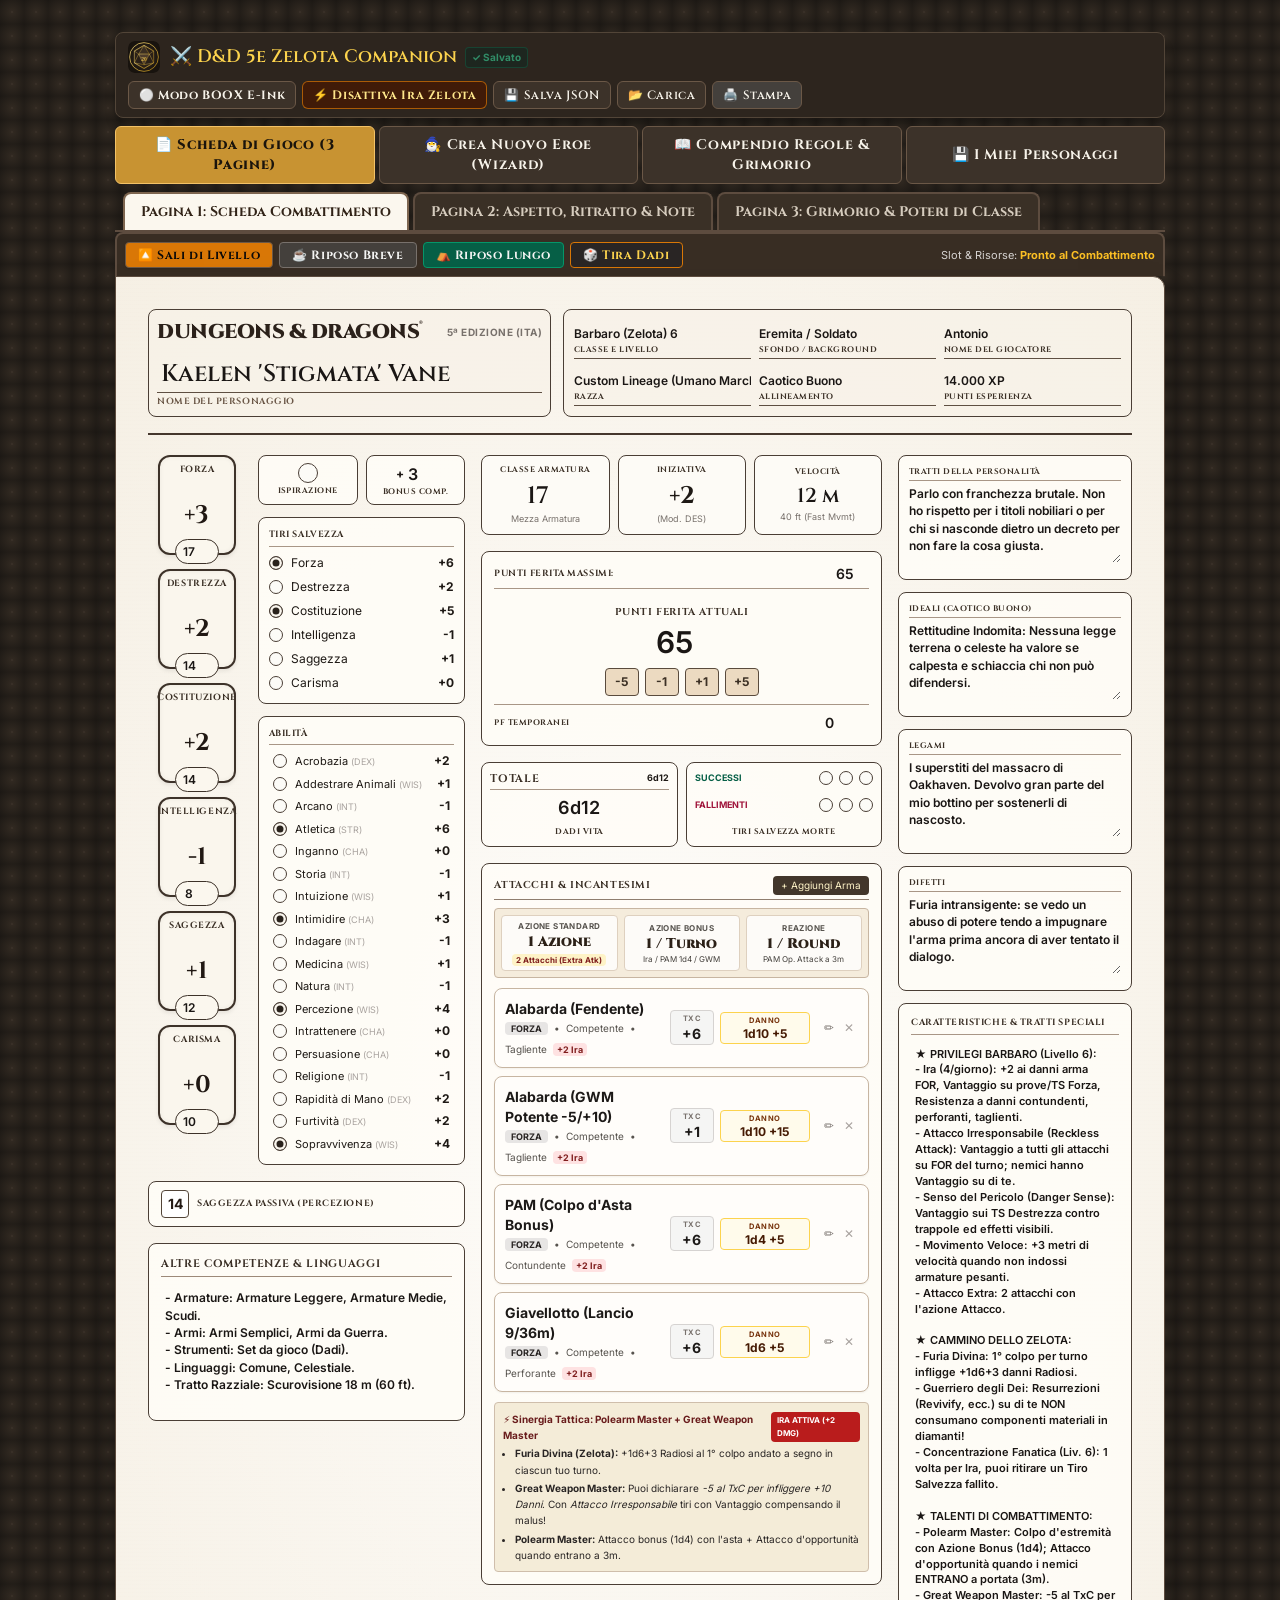
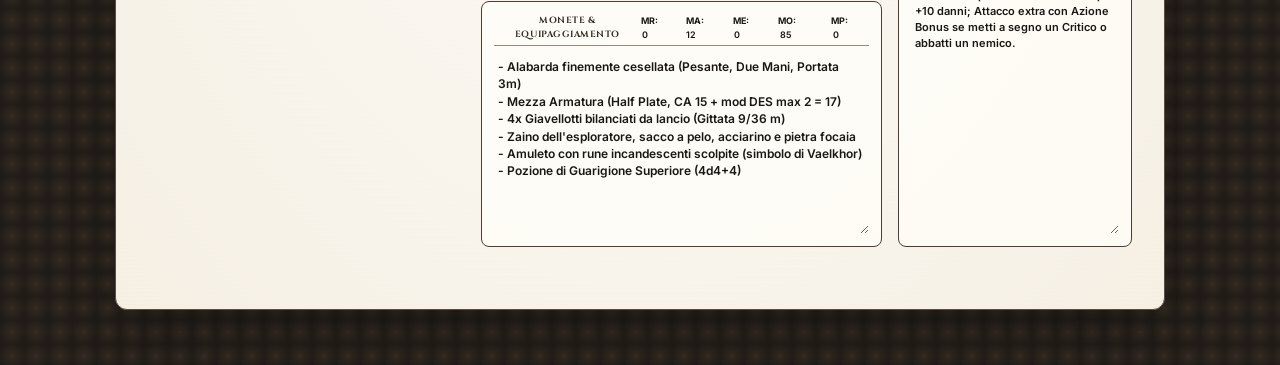
==== commit 4afb4f38: "feat: offline fonts, complete 5e compendium, level up, rests, spellbook, and slot tracker" ====
--- a/index.html
+++ b/index.html
@@ -13,10 +13,10 @@
   <!-- Tailwind CSS Locale (Zero CDN, 100% Offline) -->
   <script src="./tailwind.cdn.js"></script>
 
-  <!-- Google Fonts per Tipografia D&D Ufficiale -->
-  <link rel="preconnect" href="https://fonts.googleapis.com">
-  <link rel="preconnect" href="https://fonts.gstatic.com" crossorigin>
-  <link href="https://fonts.googleapis.com/css2?family=Cinzel:wght@600;700;800;900&family=Cinzel+Decorative:wght@700&family=MedievalSharp&family=Inter:wght@400;500;600;700&display=swap" rel="stylesheet">
+  <!-- Font Locali 100% Offline (Boox E-Ink, Tablet, Mobile) -->
+  <link rel="stylesheet" href="./fonts/fonts.css">
+
+  <!-- I font sono ora tutti locali in ./fonts/ per il 100% di funzionamento offline -->
   
   <!-- Foglio di Stile Personalizzato (Temi, E-Ink Boox, Quick HP) -->
   <link rel="stylesheet" href="./app.css">
@@ -105,8 +105,29 @@
         Pagina 2: Aspetto, Ritratto &amp; Note
       </button>
       <button id="tab-btn-3" class="nav-tab px-4 py-2 text-xs md:text-sm font-bold border-t-2 border-l-2 border-r-2 border-[#5d4c3f]">
-        Pagina 3: Poteri Zelota &amp; Riti Celesti
+        Pagina 3: Grimorio &amp; Poteri di Classe
       </button>
+    </div>
+
+    <!-- BARRA AZIONI RAPIDE DEL PERSONAGGIO (LEVEL UP, RIPOSO, TIRADADI) -->
+    <div class="w-full bg-[#382d23] text-stone-100 p-2 rounded-t-lg flex flex-wrap items-center justify-between gap-2 border-t-2 border-l-2 border-r-2 border-[#5d4c3f] no-print">
+      <div class="flex items-center gap-1.5 flex-wrap">
+        <button id="btn-quick-levelup" class="action-btn text-xs bg-amber-600 hover:bg-amber-500 text-stone-950 font-bold py-1 px-3 rounded shadow">
+          🔼 Sali di Livello
+        </button>
+        <button id="btn-quick-short-rest" class="action-btn text-xs bg-stone-700 hover:bg-stone-600 text-stone-100 font-bold py-1 px-3 rounded border border-stone-500">
+          ☕ Riposo Breve
+        </button>
+        <button id="btn-quick-long-rest" class="action-btn text-xs bg-emerald-800 hover:bg-emerald-700 text-stone-100 font-bold py-1 px-3 rounded border border-emerald-600">
+          ⛺ Riposo Lungo
+        </button>
+        <button id="btn-quick-dice" class="action-btn text-xs bg-stone-800 hover:bg-stone-700 text-amber-300 font-bold py-1 px-3 rounded border border-amber-600">
+          🎲 Tira Dadi
+        </button>
+      </div>
+      <div class="text-[11px] text-stone-300 flex items-center gap-2">
+        <span>Slot &amp; Risorse: <strong id="quick-res-status" class="text-amber-400">Pronto al Combattimento</strong></span>
+      </div>
     </div>
 
     <!-- Contenitore Principale Scheda -->
@@ -612,6 +633,66 @@
           </div>
         </div>
 
+        <!-- SEZIONE TRACCIATORE SLOT INCANTESIMI & GRIMORIO PERSONALE -->
+        <div class="dnd-box p-3.5 bg-[#fcf9f2] mb-4 border border-[#8f7d6e] shadow-sm">
+          <div class="flex flex-col sm:flex-row justify-between items-start sm:items-center border-b border-[#a89686] pb-2 mb-3 gap-2">
+            <div class="flex items-center gap-2">
+              <span class="dnd-label-banner text-[10px] text-amber-950 font-bold">🔮 TRACCIATORE SLOT INCANTESIMI (1° - 9° LIVELLO)</span>
+              <span id="sheet-caster-badge" class="text-[9px] px-2 py-0.5 rounded bg-[#ede3d1] border border-[#ab9582] text-stone-700 font-bold uppercase"></span>
+            </div>
+            <div class="flex flex-wrap items-center gap-3 text-xs">
+              <div class="flex items-center gap-1 font-bold text-stone-800">
+                <label for="sheet-spell-ability" class="text-[10px] text-stone-600 uppercase">Caratteristica:</label>
+                <select id="sheet-spell-ability" class="bg-white border border-[#8f7d6e] rounded text-xs px-1.5 py-0.5 font-bold">
+                  <option value="none">Nessuna</option>
+                  <option value="int">Intelligenza (INT)</option>
+                  <option value="wis">Saggezza (SAG)</option>
+                  <option value="cha">Carisma (CAR)</option>
+                </select>
+              </div>
+              <div class="flex items-center gap-1 font-bold text-stone-800">
+                <span class="text-[10px] text-stone-600 uppercase">CD Salvezza:</span>
+                <span id="sheet-spell-save-dc" class="font-dnd-title font-black text-sm text-[#7f1d1d] bg-white px-2 py-0.5 rounded border border-[#ab9582]">-</span>
+              </div>
+              <div class="flex items-center gap-1 font-bold text-stone-800">
+                <span class="text-[10px] text-stone-600 uppercase">Bonus TxC:</span>
+                <span id="sheet-spell-atk-bonus" class="font-dnd-title font-black text-sm text-[#7f1d1d] bg-white px-2 py-0.5 rounded border border-[#ab9582]">-</span>
+              </div>
+              <button id="btn-reset-slots-manual" class="px-2 py-1 text-[11px] rounded bg-stone-200 hover:bg-stone-300 font-semibold text-stone-700 border border-stone-400 transition" title="Ripristina tutti gli slot spuntati">
+                Ripristina Slot ↺
+              </button>
+            </div>
+          </div>
+
+          <!-- Griglia Slot Incantesimo dal 1° al 9° Livello -->
+          <div id="spell-slots-tracker-grid" class="grid grid-cols-2 sm:grid-cols-3 md:grid-cols-5 lg:grid-cols-9 gap-2 mb-2">
+            <!-- Popolato dinamicamente da app.js -->
+          </div>
+
+          <div class="text-[10px] text-stone-600 flex justify-between items-center border-t border-[#d8c8b4] pt-1.5">
+            <span>💡 Spunta una casella per consumare uno slot. Con <strong>Riposo Lungo (⛺)</strong> si ripristinano tutti con un tocco.</span>
+            <span id="total-slots-summary" class="font-bold text-amber-900"></span>
+          </div>
+        </div>
+
+        <!-- SEZIONE IL MIO LIBRO DEGLI INCANTESIMI (GRIMORIO ATTIVO) -->
+        <div class="dnd-box p-3.5 bg-[#fdfbf7] mb-4 border border-[#8f7d6e] shadow-sm">
+          <div class="flex items-center justify-between border-b border-[#a89686] pb-2 mb-3">
+            <div class="flex items-center gap-2">
+              <span class="dnd-label-banner text-[10px] text-amber-950 font-bold">📖 IL MIO LIBRO DEGLI INCANTESIMI (GRIMORIO PERSONALE)</span>
+              <span id="sheet-starred-count-badge" class="text-[10px] font-bold px-2 py-0.5 rounded bg-amber-100 text-amber-900 border border-amber-300">0 Incantesimi</span>
+            </div>
+            <button id="btn-open-compendium-spells" class="action-btn text-xs py-1 px-3 bg-amber-800 hover:bg-amber-700 text-amber-100 font-bold rounded shadow-sm">
+              + Aggiungi dal Compendio 🔍
+            </button>
+          </div>
+
+          <!-- Container Carte Incantesimi -->
+          <div id="sheet-spellbook-cards" class="space-y-2 max-h-[500px] overflow-y-auto pr-1">
+            <!-- Popolato dinamicamente da app.js -->
+          </div>
+        </div>
+
         <!-- Tracciatore Risorse Giornaliere -->
         <div class="grid grid-cols-1 md:grid-cols-3 gap-3 p-3 dnd-box bg-[#f8f3e8]/85 mb-4">
           <div class="border-b md:border-b-0 md:border-r border-[#8f7d6e] px-2 py-1 flex flex-col items-center justify-center">
@@ -854,10 +935,79 @@
     <div class="flex flex-wrap gap-1.5 mb-3">
       <button class="action-btn text-xs compendium-filter-btn active" data-filter="all">Tutti</button>
       <button class="action-btn text-xs compendium-filter-btn" data-filter="spells">✨ Incantesimi</button>
+      <button class="action-btn text-xs compendium-filter-btn bg-amber-800 text-amber-100" data-filter="my_spells">★ Il Mio Grimorio</button>
+      <button class="action-btn text-xs compendium-filter-btn" data-filter="feats">🎖️ Talenti</button>
       <button class="action-btn text-xs compendium-filter-btn" data-filter="classes">⚔️ Classi &amp; Sottoclassi</button>
       <button class="action-btn text-xs compendium-filter-btn" data-filter="races">🛡️ Razze</button>
-      <button class="action-btn text-xs compendium-filter-btn" data-filter="rules">📜 Regole &amp; Condizioni</button>
+      <button class="action-btn text-xs compendium-filter-btn" data-filter="backgrounds">📜 Background</button>
+      <button class="action-btn text-xs compendium-filter-btn" data-filter="rules">📖 Regole &amp; Condizioni</button>
       <button class="action-btn text-xs compendium-filter-btn" data-filter="multiclass">🔀 Multiclasse</button>
+    </div>
+
+    <!-- FILTRI AVANZATI INCANTESIMI -->
+    <div id="spell-advanced-filters" class="grid grid-cols-2 sm:grid-cols-4 md:grid-cols-5 gap-2 p-2.5 rounded-lg bg-[#ede4d3] border border-[#ab9582] mb-3 text-xs hidden">
+      <div>
+        <label class="block font-bold text-[10px] text-stone-700 uppercase mb-0.5">Classe</label>
+        <select id="spell-filter-class" class="w-full p-1 rounded border border-[#8c7663] bg-white font-medium text-xs">
+          <option value="">Tutte le Classi</option>
+          <option value="artificer">Artefice</option>
+          <option value="bard">Bardo</option>
+          <option value="cleric">Chierico</option>
+          <option value="druid">Druido</option>
+          <option value="wizard">Mago</option>
+          <option value="paladin">Paladino</option>
+          <option value="ranger">Ranger</option>
+          <option value="sorcerer">Stregone</option>
+          <option value="warlock">Warlock</option>
+        </select>
+      </div>
+      <div>
+        <label class="block font-bold text-[10px] text-stone-700 uppercase mb-0.5">Livello</label>
+        <select id="spell-filter-level" class="w-full p-1 rounded border border-[#8c7663] bg-white font-medium text-xs">
+          <option value="">Tutti i Livelli</option>
+          <option value="0">Trucchetti (Liv. 0)</option>
+          <option value="1">1° Livello</option>
+          <option value="2">2° Livello</option>
+          <option value="3">3° Livello</option>
+          <option value="4">4° Livello</option>
+          <option value="5">5° Livello</option>
+          <option value="6">6° Livello</option>
+          <option value="7">7° Livello</option>
+          <option value="8">8° Livello</option>
+          <option value="9">9° Livello</option>
+        </select>
+      </div>
+      <div>
+        <label class="block font-bold text-[10px] text-stone-700 uppercase mb-0.5">Scuola</label>
+        <select id="spell-filter-school" class="w-full p-1 rounded border border-[#8c7663] bg-white font-medium text-xs">
+          <option value="">Tutte le Scuole</option>
+          <option value="Abiurazione">Abiurazione</option>
+          <option value="Ammaliamento">Ammaliamento</option>
+          <option value="Divinazione">Divinazione</option>
+          <option value="Evocazione">Evocazione</option>
+          <option value="Illusione">Illusione</option>
+          <option value="Invocazione">Invocazione</option>
+          <option value="Necromanzia">Necromanzia</option>
+          <option value="Trasmutazione">Trasmutazione</option>
+        </select>
+      </div>
+      <div>
+        <label class="block font-bold text-[10px] text-stone-700 uppercase mb-0.5">Fonte</label>
+        <select id="spell-filter-source" class="w-full p-1 rounded border border-[#8c7663] bg-white font-medium text-xs">
+          <option value="">Tutti i Manuali</option>
+          <option value="PHB">Manuale Giocatore (PHB)</option>
+          <option value="XGtE">Guida Xanathar (XGtE)</option>
+          <option value="TCoE">Calderone Tasha (TCoE)</option>
+        </select>
+      </div>
+      <div class="flex items-center gap-3 pt-4 col-span-2 sm:col-span-1">
+        <label class="flex items-center gap-1 cursor-pointer font-bold text-stone-800 text-[11px]">
+          <input type="checkbox" id="spell-filter-conc" class="dnd-circle-check"> Conc.
+        </label>
+        <label class="flex items-center gap-1 cursor-pointer font-bold text-stone-800 text-[11px]">
+          <input type="checkbox" id="spell-filter-ritual" class="dnd-circle-check"> Rito
+        </label>
+      </div>
     </div>
 
     <div id="compendium-results-list" class="max-h-[65vh] overflow-y-auto pr-1"></div>
@@ -877,6 +1027,138 @@
 
     <div id="saved-characters-list"></div>
   </section>
+
+  <!-- ========================================================================= -->
+  <!-- MODALI DI GIOCO: LEVEL UP, RIPOSO, TIRADADI                              -->
+  <!-- ========================================================================= -->
+
+  <!-- MODAL SALI DI LIVELLO -->
+  <div id="modal-levelup" class="fixed inset-0 bg-black/75 z-[300] flex items-center justify-center p-3 hidden">
+    <div class="parchment w-full max-w-[500px] rounded-xl p-5 border-2 border-[#5d4c3f] shadow-2xl relative max-h-[90vh] overflow-y-auto">
+      <div class="flex items-center justify-between border-b-2 border-[#5d4c3f] pb-2 mb-3">
+        <h3 class="font-dnd-heading text-lg text-stone-900">🔼 Sali di Livello</h3>
+        <button id="modal-levelup-close" class="text-xl font-bold text-stone-700 hover:text-red-700">&times;</button>
+      </div>
+
+      <div class="space-y-3 text-xs text-stone-800">
+        <div class="p-2.5 rounded bg-[#f4ebd9] border border-[#ab9582] flex items-center justify-between">
+          <span>Avanzamento:</span>
+          <strong id="levelup-preview-text" class="text-sm font-dnd-title text-[#7f1d1d]">Livello 6 ➔ 7</strong>
+        </div>
+
+        <div>
+          <label class="block font-bold text-stone-900 mb-1">Modalità Incremento Punti Ferita (PF):</label>
+          <div class="grid grid-cols-2 gap-2">
+            <label class="p-2 rounded border border-[#8c7663] bg-white flex items-center gap-2 cursor-pointer font-semibold">
+              <input type="radio" name="hp-mode" value="average" checked id="hp-mode-avg"> Media del Dado (+Costituzione)
+            </label>
+            <label class="p-2 rounded border border-[#8c7663] bg-white flex items-center gap-2 cursor-pointer font-semibold">
+              <input type="radio" name="hp-mode" value="roll" id="hp-mode-roll"> Tiro del Dado Vita
+            </label>
+          </div>
+          <div id="hp-roll-input-container" class="mt-2 hidden">
+            <label class="block text-[11px] font-bold text-stone-700 mb-0.5">Risultato del tiro del Dado Vita:</label>
+            <input type="number" id="levelup-hp-roll" min="1" max="12" class="w-full p-1.5 border border-[#8c7663] rounded bg-white text-center font-bold text-sm" placeholder="Es. 8">
+          </div>
+        </div>
+
+        <div class="p-2.5 rounded bg-[#efe6d5] border border-[#ab9582]">
+          <span class="block font-bold text-stone-900 mb-1">Nuovi Privilegi del Livello:</span>
+          <div id="levelup-features-preview" class="text-stone-700 space-y-1">
+            <em>Calcolo dei nuovi privilegi in corso...</em>
+          </div>
+        </div>
+      </div>
+
+      <div class="flex items-center justify-end gap-2 mt-4 pt-3 border-t border-[#5d4c3f]">
+        <button id="modal-levelup-cancel" class="action-btn text-xs py-1.5 px-3">Annulla</button>
+        <button id="modal-levelup-confirm" class="action-btn text-xs py-1.5 px-4 bg-amber-800 hover:bg-amber-700 text-stone-100 font-bold">⚡ Conferma Passaggio di Livello</button>
+      </div>
+    </div>
+  </div>
+
+  <!-- MODAL RIPOSO BREVE -->
+  <div id="modal-shortrest" class="fixed inset-0 bg-black/75 z-[300] flex items-center justify-center p-3 hidden">
+    <div class="parchment w-full max-w-[420px] rounded-xl p-5 border-2 border-[#5d4c3f] shadow-2xl relative">
+      <div class="flex items-center justify-between border-b-2 border-[#5d4c3f] pb-2 mb-3">
+        <h3 class="font-dnd-heading text-lg text-stone-900">☕ Riposo Breve (1 Ora)</h3>
+        <button id="modal-shortrest-close" class="text-xl font-bold text-stone-700 hover:text-red-700">&times;</button>
+      </div>
+
+      <div class="space-y-3 text-xs text-stone-800">
+        <p class="text-stone-700">Durante un riposo breve puoi spendere uno o più Dadi Vita per curare i tuoi Punti Ferita, e recuperi le risorse ricaricabili a riposo breve.</p>
+        
+        <div>
+          <label class="block font-bold text-stone-900 mb-1">Dadi Vita da Spendere:</label>
+          <div class="flex items-center gap-2">
+            <input type="number" id="shortrest-dice-count" min="1" max="20" value="1" class="w-20 p-2 border border-[#8c7663] rounded bg-white text-center font-bold text-base">
+            <span id="shortrest-dice-type" class="text-xs font-semibold text-stone-600">(Dadi disponibili)</span>
+          </div>
+        </div>
+
+        <div>
+          <label class="block font-bold text-stone-900 mb-1">Punti Ferita Totali Recuperati:</label>
+          <div class="flex items-center gap-2">
+            <input type="number" id="shortrest-hp-recovered" min="1" max="200" value="8" class="flex-1 p-2 border border-[#8c7663] rounded bg-white text-center font-bold text-base text-emerald-800">
+            <button id="btn-roll-hit-dice" class="action-btn text-xs py-2 px-3 bg-amber-700 text-white font-bold shrink-0">🎲 Tira Automatico</button>
+          </div>
+        </div>
+      </div>
+
+      <div class="flex items-center justify-end gap-2 mt-4 pt-3 border-t border-[#5d4c3f]">
+        <button id="modal-shortrest-cancel" class="action-btn text-xs py-1.5 px-3">Annulla</button>
+        <button id="modal-shortrest-confirm" class="action-btn text-xs py-1.5 px-4 bg-emerald-800 hover:bg-emerald-700 text-white font-bold">Applica Riposo Breve</button>
+      </div>
+    </div>
+  </div>
+
+  <!-- MODAL TIRADADI INTERATTIVO RAPIDO -->
+  <div id="modal-diceroller" class="fixed inset-0 bg-black/75 z-[300] flex items-center justify-center p-3 hidden">
+    <div class="parchment w-full max-w-[440px] rounded-xl p-5 border-2 border-[#5d4c3f] shadow-2xl relative">
+      <div class="flex items-center justify-between border-b-2 border-[#5d4c3f] pb-2 mb-3">
+        <h3 class="font-dnd-heading text-lg text-stone-900">🎲 Tiradadi Rapido D&amp;D</h3>
+        <button id="modal-diceroller-close" class="text-xl font-bold text-stone-700 hover:text-red-700">&times;</button>
+      </div>
+
+      <!-- Schermo Risultato Tiro -->
+      <div class="bg-[#241a14] text-amber-200 rounded-lg p-3 text-center mb-3 border-2 border-amber-600 shadow-inner">
+        <div id="dice-roll-formula" class="text-[11px] text-stone-400 uppercase tracking-wider mb-0.5">Tira un dado</div>
+        <div id="dice-roll-total" class="text-4xl font-dnd-title font-black text-amber-300">--</div>
+        <div id="dice-roll-breakdown" class="text-xs text-stone-300 mt-1">Seleziona d20 o altri dadi sotto</div>
+      </div>
+
+      <!-- Pulsanti Dadi -->
+      <div class="grid grid-cols-4 gap-1.5 mb-3">
+        <button class="action-btn font-bold py-2 text-sm bg-amber-900 text-white dice-btn" data-sides="20">d20</button>
+        <button class="action-btn font-bold py-2 text-sm bg-stone-800 text-amber-200 dice-btn" data-sides="12">d12</button>
+        <button class="action-btn font-bold py-2 text-sm bg-stone-800 text-amber-200 dice-btn" data-sides="10">d10</button>
+        <button class="action-btn font-bold py-2 text-sm bg-stone-800 text-amber-200 dice-btn" data-sides="8">d8</button>
+        <button class="action-btn font-bold py-2 text-sm bg-stone-800 text-amber-200 dice-btn" data-sides="6">d6</button>
+        <button class="action-btn font-bold py-2 text-sm bg-stone-800 text-amber-200 dice-btn" data-sides="4">d4</button>
+        <button class="action-btn font-bold py-2 text-sm bg-stone-800 text-amber-200 dice-btn" data-sides="100">d100</button>
+        <button id="dice-btn-clear" class="action-btn font-bold py-2 text-xs bg-red-900 text-white">Azzera</button>
+      </div>
+
+      <!-- Opzioni Vantaggio / Svantaggio & Modificatore -->
+      <div class="flex items-center justify-between gap-2 p-2 rounded bg-[#ede4d3] border border-[#ab9582] text-xs">
+        <div class="flex items-center gap-2">
+          <label class="flex items-center gap-1 cursor-pointer font-bold">
+            <input type="radio" name="dice-adv" value="norm" checked class="dnd-circle-check"> Normale
+          </label>
+          <label class="flex items-center gap-1 cursor-pointer font-bold text-emerald-800">
+            <input type="radio" name="dice-adv" value="adv" class="dnd-circle-check"> Vant.
+          </label>
+          <label class="flex items-center gap-1 cursor-pointer font-bold text-red-800">
+            <input type="radio" name="dice-adv" value="dis" class="dnd-circle-check"> Svant.
+          </label>
+        </div>
+        <div class="flex items-center gap-1">
+          <span class="font-bold">Mod:</span>
+          <input type="number" id="dice-mod-input" value="0" class="w-12 p-1 border border-[#8c7663] rounded bg-white text-center font-bold">
+        </div>
+      </div>
+    </div>
+  </div>
 
   <!-- ========================================================================= -->
   <!-- BARRA DI NAVIGAZIONE INFERIORE (SMARTPHONE)                              -->
--- a/fonts/fonts.css
+++ b/fonts/fonts.css
@@ -0,0 +1,56 @@
+@font-face {
+  font-family: 'Cinzel';
+  font-style: normal;
+  font-weight: 600;
+  font-display: swap;
+  src: url('./cinzel-600.ttf') format('truetype');
+}
+@font-face {
+  font-family: 'Cinzel';
+  font-style: normal;
+  font-weight: 700;
+  font-display: swap;
+  src: url('./cinzel-700.ttf') format('truetype');
+}
+@font-face {
+  font-family: 'Cinzel';
+  font-style: normal;
+  font-weight: 800;
+  font-display: swap;
+  src: url('./cinzel-800.ttf') format('truetype');
+}
+@font-face {
+  font-family: 'Cinzel';
+  font-style: normal;
+  font-weight: 900;
+  font-display: swap;
+  src: url('./cinzel-900.ttf') format('truetype');
+}
+@font-face {
+  font-family: 'Inter';
+  font-style: normal;
+  font-weight: 400;
+  font-display: swap;
+  src: url('./inter-400.ttf') format('truetype');
+}
+@font-face {
+  font-family: 'Inter';
+  font-style: normal;
+  font-weight: 600;
+  font-display: swap;
+  src: url('./inter-600.ttf') format('truetype');
+}
+@font-face {
+  font-family: 'Inter';
+  font-style: normal;
+  font-weight: 700;
+  font-display: swap;
+  src: url('./inter-700.ttf') format('truetype');
+}
+@font-face {
+  font-family: 'MedievalSharp';
+  font-style: normal;
+  font-weight: 400;
+  font-display: swap;
+  src: url('./medievalsharp-400.ttf') format('truetype');
+}
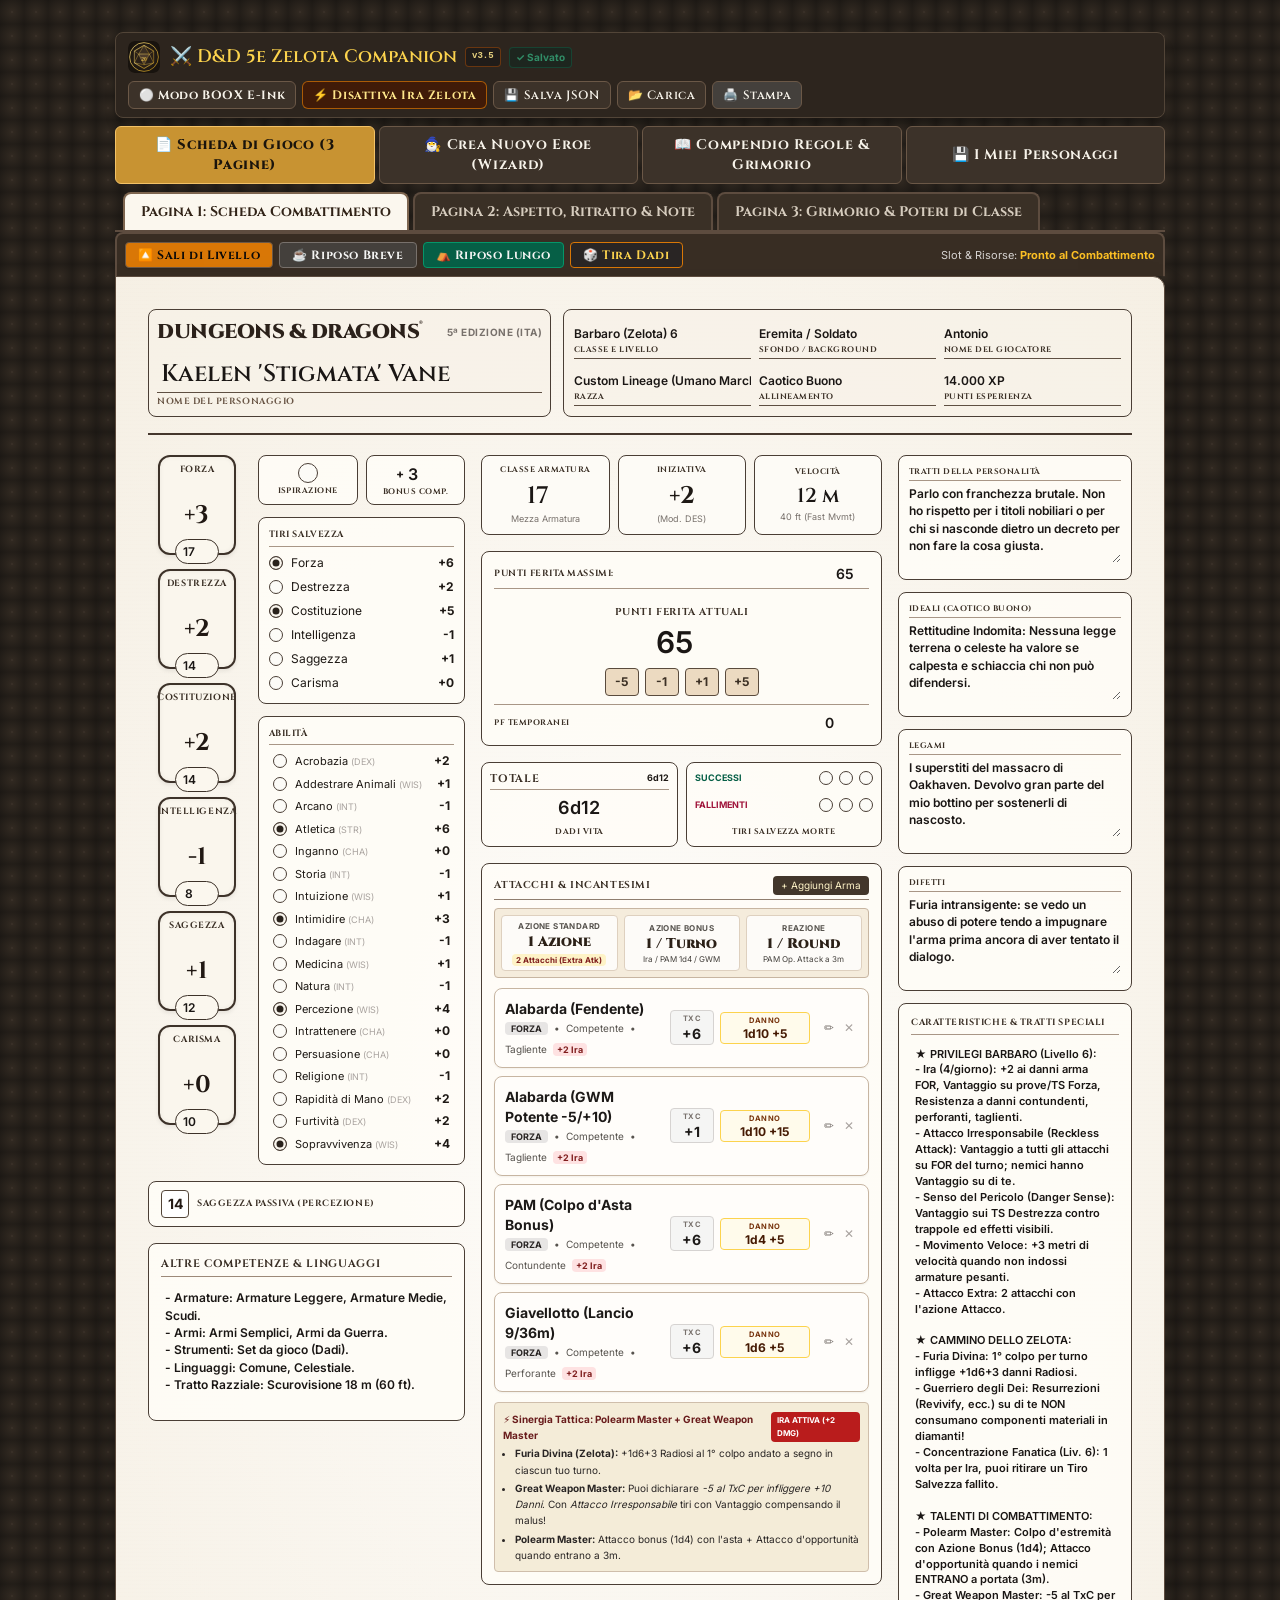
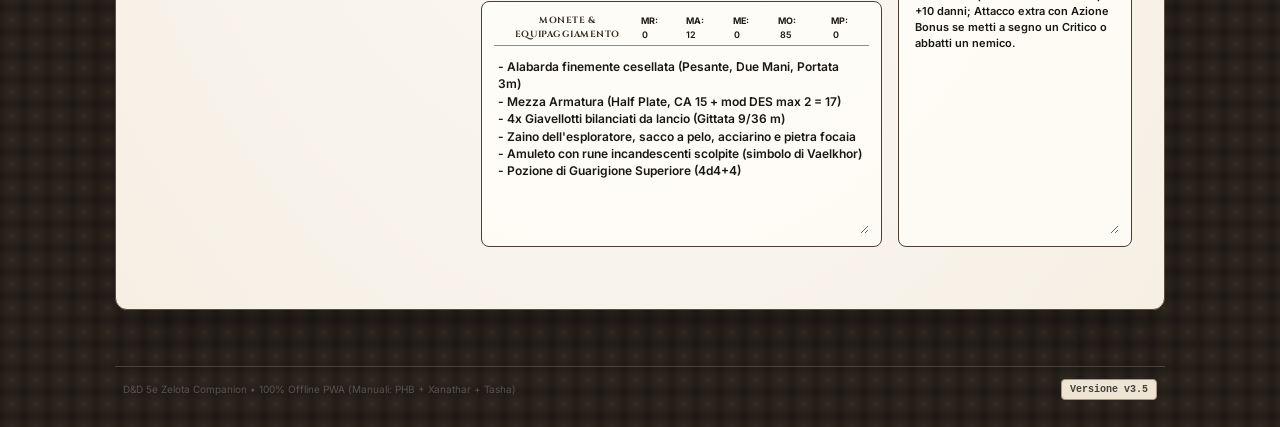
==== commit 7078df96: "fix(pwa): center mobile update banner, add header update button, version v3.5 badges, and cache-bust" ====
--- a/index.html
+++ b/index.html
@@ -23,18 +23,28 @@
 </head>
 <body class="p-2 sm:p-4 md:p-6 lg:p-8 flex flex-col items-center min-h-screen">
 
-  <!-- BANNER NOTIFICA AGGIORNAMENTO DISPONIBILE -->
-  <div id="pwa-update-banner" class="hidden fixed top-3 left-1/2 -translate-x-1/2 w-[92%] max-w-[480px] z-[250] p-3 rounded-xl border-2 border-amber-500 bg-[#2b221a] text-[#f7f2ea] shadow-2xl flex items-center justify-between gap-3 animate-bounce">
-    <div class="flex items-center gap-2.5">
-      <span class="text-2xl">🔔</span>
-      <div class="text-xs">
-        <strong class="block text-amber-300 font-dnd-heading text-sm">Nuova Versione Disponibile!</strong>
-        <span class="text-stone-300">Ci sono nuovi incantesimi o regole aggiornate.</span>
-      </div>
-    </div>
-    <button id="pwa-update-btn" class="action-btn text-xs font-bold bg-amber-600 hover:bg-amber-500 text-stone-950 py-1.5 px-3 shrink-0">
-      Aggiorna Ora ⚡
-    </button>
+  <!-- BANNER NOTIFICA AGGIORNAMENTO DISPONIBILE (OTTIMIZZATO SMARTPHONE, BOOX & TABLET) -->
+  <div id="pwa-update-banner" class="hidden fixed top-3 inset-x-2 sm:inset-x-4 max-w-[450px] mx-auto z-[300] p-3.5 sm:p-4 rounded-xl border-2 border-amber-500 bg-[#2b221a] text-[#f7f2ea] shadow-2xl transition-all" style="left: 10px; right: 10px; margin-left: auto; margin-right: auto; max-width: 450px;">
+    <div class="flex items-start justify-between gap-2.5 mb-2.5">
+      <div class="flex items-center gap-2.5">
+        <span class="text-2xl sm:text-3xl shrink-0">🔔</span>
+        <div>
+          <div class="flex items-center gap-2 flex-wrap">
+            <strong class="text-amber-300 font-dnd-heading text-sm sm:text-base">Nuova Versione Disponibile!</strong>
+            <span class="text-[9px] font-mono font-bold bg-amber-900/90 text-amber-200 px-1.5 py-0.5 rounded border border-amber-600">v3.5</span>
+          </div>
+          <span class="text-stone-300 text-xs block mt-0.5 leading-snug">Nuovi incantesimi, filtri avanzati e regole pronti all'uso.</span>
+        </div>
+      </div>
+      <button id="pwa-update-dismiss" class="text-stone-400 hover:text-stone-200 text-base p-1 rounded hover:bg-stone-800 shrink-0 leading-none" title="Chiudi notifica">
+        ✕
+      </button>
+    </div>
+    <div class="flex items-center gap-2 pt-1 border-t border-stone-700/60">
+      <button id="pwa-update-btn" class="action-btn flex-1 py-2 px-3 text-xs sm:text-sm font-bold bg-amber-500 hover:bg-amber-400 text-stone-950 rounded-lg shadow-md flex items-center justify-center gap-1.5 min-h-[42px] cursor-pointer">
+        <span>⚡ Aggiorna Ora &amp; Ricarica</span>
+      </button>
+    </div>
   </div>
 
   <!-- ========================================================================= -->
@@ -45,8 +55,9 @@
     <div class="flex items-center gap-2.5">
       <img src="./icon.svg" alt="D&D 5e" style="width: 32px; height: 32px; min-width: 32px; object-fit: contain; border-radius: 6px;" />
       <div>
-        <div class="flex items-center gap-2">
+        <div class="flex items-center gap-2 flex-wrap">
           <span class="font-dnd-heading text-base sm:text-lg text-amber-300">⚔️ D&amp;D 5e Zelota Companion</span>
+          <span id="app-version-badge" class="text-[9px] font-mono font-bold text-amber-200/90 bg-stone-900/70 px-1.5 py-0.5 rounded border border-amber-700/50" title="Versione Applicazione">v3.5</span>
           <span id="autosave-indicator" class="text-[10px] text-emerald-400 font-bold px-1.5 py-0.5 rounded bg-emerald-950/60 border border-emerald-700/60">✓ Salvataggio Attivo</span>
         </div>
       </div>
@@ -54,6 +65,11 @@
     
     <!-- Azioni Rapide -->
     <div class="flex items-center flex-wrap gap-1.5">
+      <!-- Pulsante Aggiornamento Rapido Header (compare se c'è un update) -->
+      <button id="btn-header-update" class="hidden action-btn text-xs font-bold bg-amber-500 hover:bg-amber-400 text-stone-950 border-2 border-amber-300 shadow-md py-1 px-2.5 flex items-center gap-1.5" title="Nuova versione pronta per l'installazione">
+        <span>⚡ Aggiorna App</span>
+        <span class="bg-stone-950 text-amber-300 text-[9px] px-1 py-0.2 rounded font-mono font-bold">v3.5</span>
+      </button>
       <button id="btn-toggle-eink" class="action-btn text-xs font-bold" title="Passa alla modalità ad alto contrasto per Onyx Boox">
         ⚪ Modo BOOX E-Ink
       </button>
@@ -1186,5 +1202,12 @@
   <script src="./dnd-compendium-data.js"></script>
   <script src="./dnd-engine.js"></script>
   <script src="./app.js"></script>
+
+  <!-- FOOTER INFORMATIVO (VERSIONE VISIBILE NON INVASIVA) -->
+  <footer class="w-full max-w-[1050px] text-center text-[10px] text-stone-600 py-3 mt-4 no-print flex flex-col sm:flex-row items-center justify-between gap-1 border-t border-[#8f7d6e]/40 px-2">
+    <span>D&amp;D 5e Zelota Companion • 100% Offline PWA (Manuali: PHB + Xanathar + Tasha)</span>
+    <span class="font-mono font-bold text-stone-700 bg-[#ede4d3] px-2 py-0.5 rounded border border-[#ab9582]">Versione v3.5</span>
+  </footer>
+
 </body>
 </html>
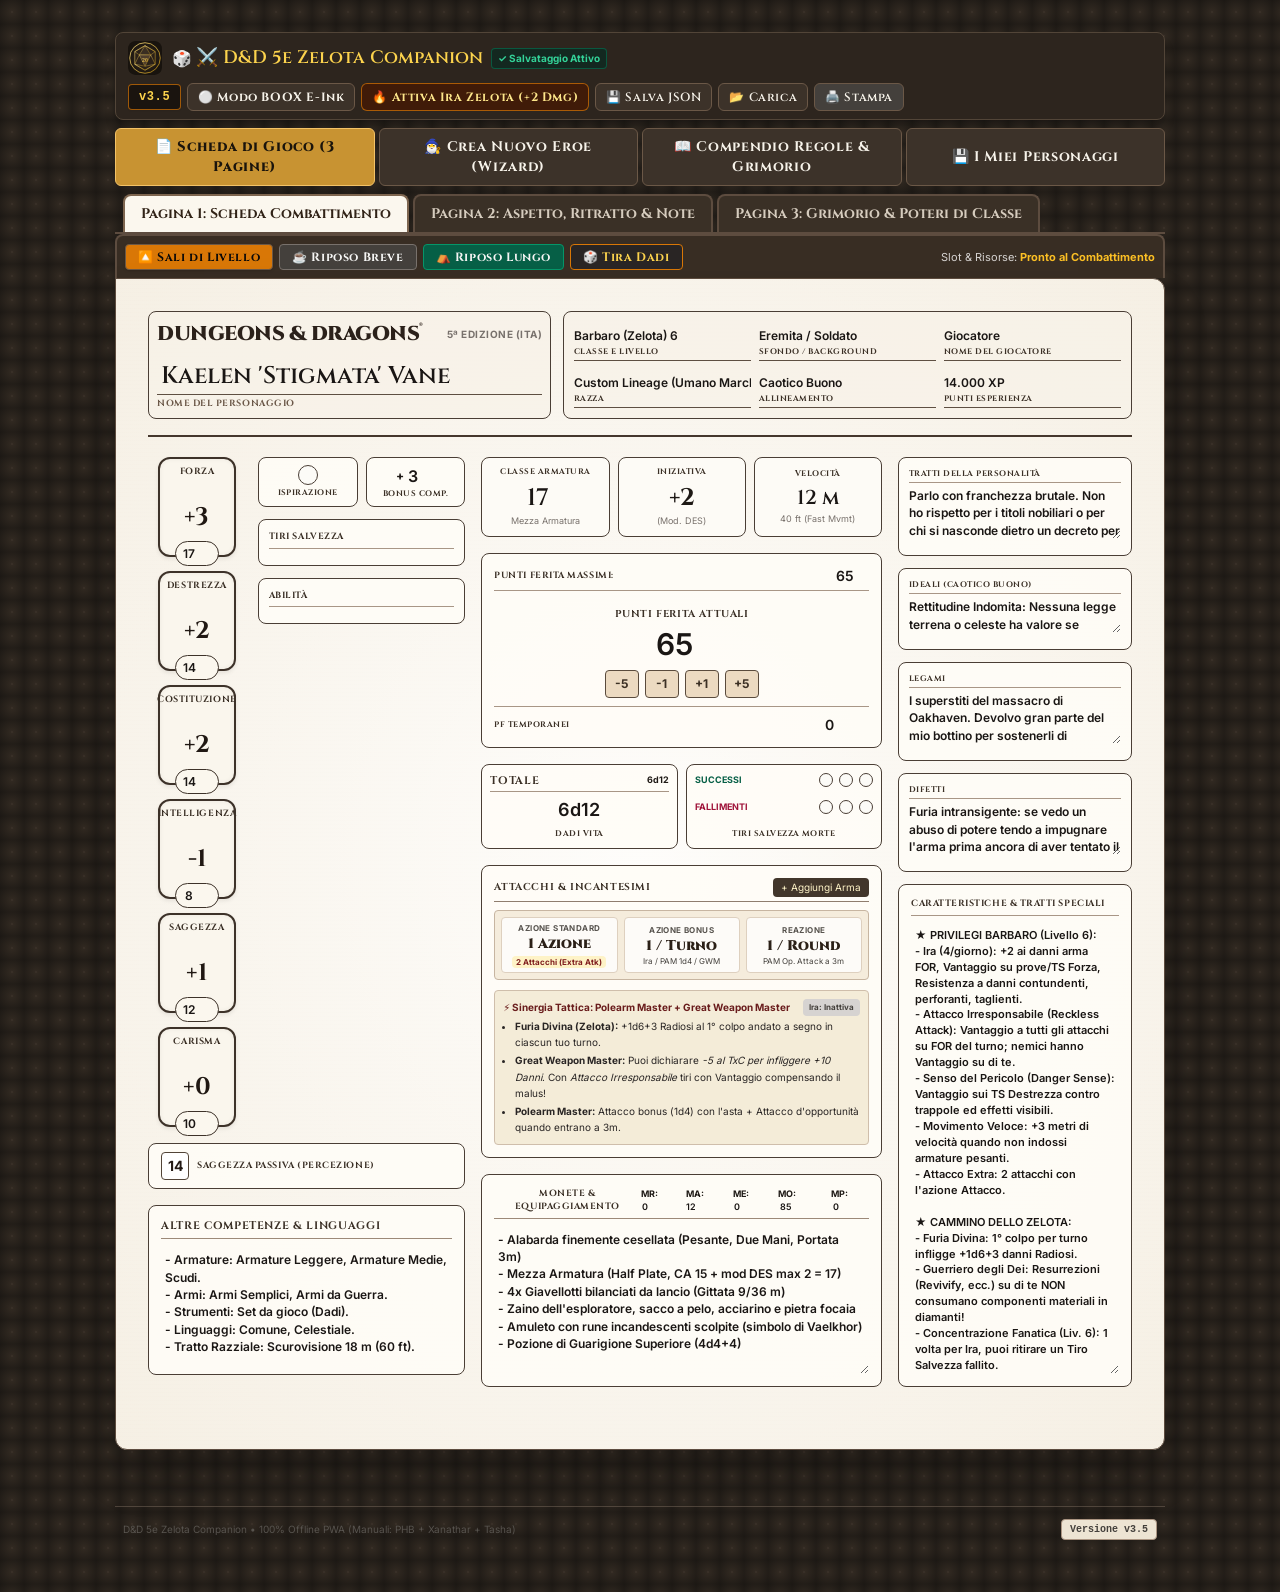
==== commit 5b05a96f: "feat: add mobile version badge next to Modo Boox and author credits easter egg on dice dblclick" ====
--- a/index.html
+++ b/index.html
@@ -53,12 +53,18 @@
   <header class="w-full max-w-[1050px] mb-2 flex flex-wrap items-center justify-between gap-2 px-3 py-2 bg-[#2d251e] text-[#f2ece2] rounded-lg shadow-lg border border-[#524538] no-print">
     <!-- Brand & Stato -->
     <div class="flex items-center gap-2.5">
-      <img src="./icon.svg" alt="D&D 5e" style="width: 32px; height: 32px; min-width: 32px; object-fit: contain; border-radius: 6px;" />
+      <img id="app-dice-logo" src="./icon.svg" alt="D&D 5e" style="width: 34px; height: 34px; min-width: 34px; object-fit: contain; border-radius: 6px;" class="cursor-pointer select-none hover:scale-105 transition" title="Tocca due volte per info autore" />
       <div>
         <div class="flex items-center gap-2 flex-wrap">
-          <span class="font-dnd-heading text-base sm:text-lg text-amber-300">⚔️ D&amp;D 5e Zelota Companion</span>
-          <span id="app-version-badge" class="text-[9px] font-mono font-bold text-amber-200/90 bg-stone-900/70 px-1.5 py-0.5 rounded border border-amber-700/50" title="Versione Applicazione">v3.5</span>
+          <div class="flex items-center select-none">
+            <span id="title-dice-icon" class="cursor-pointer select-none text-base mr-1 hover:scale-110 transition" title="Tocca due volte per info autore">🎲</span>
+            <span class="font-dnd-heading text-base sm:text-lg text-amber-300">⚔️ D&amp;D 5e Zelota Companion</span>
+          </div>
           <span id="autosave-indicator" class="text-[10px] text-emerald-400 font-bold px-1.5 py-0.5 rounded bg-emerald-950/60 border border-emerald-700/60">✓ Salvataggio Attivo</span>
+        </div>
+        <!-- Easter Egg: Sviluppato da Antonio Canonico -->
+        <div id="author-credits-badge" class="hidden text-xs font-bold text-amber-300 bg-amber-950/95 border border-amber-500/80 px-2.5 py-0.5 rounded-md shadow-lg flex items-center gap-1.5 mt-1 select-none animate-pulse w-fit">
+          <span>✨ Sviluppato da Antonio Canonico ✨</span>
         </div>
       </div>
     </div>
@@ -70,6 +76,7 @@
         <span>⚡ Aggiorna App</span>
         <span class="bg-stone-950 text-amber-300 text-[9px] px-1 py-0.2 rounded font-mono font-bold">v3.5</span>
       </button>
+      <span id="mobile-version-badge" class="action-btn text-xs font-mono font-bold bg-[#1a140f] text-amber-300 border border-amber-600/70 py-1 px-2.5 rounded shadow-sm select-none" title="Versione Applicazione">v3.5</span>
       <button id="btn-toggle-eink" class="action-btn text-xs font-bold" title="Passa alla modalità ad alto contrasto per Onyx Boox">
         ⚪ Modo BOOX E-Ink
       </button>
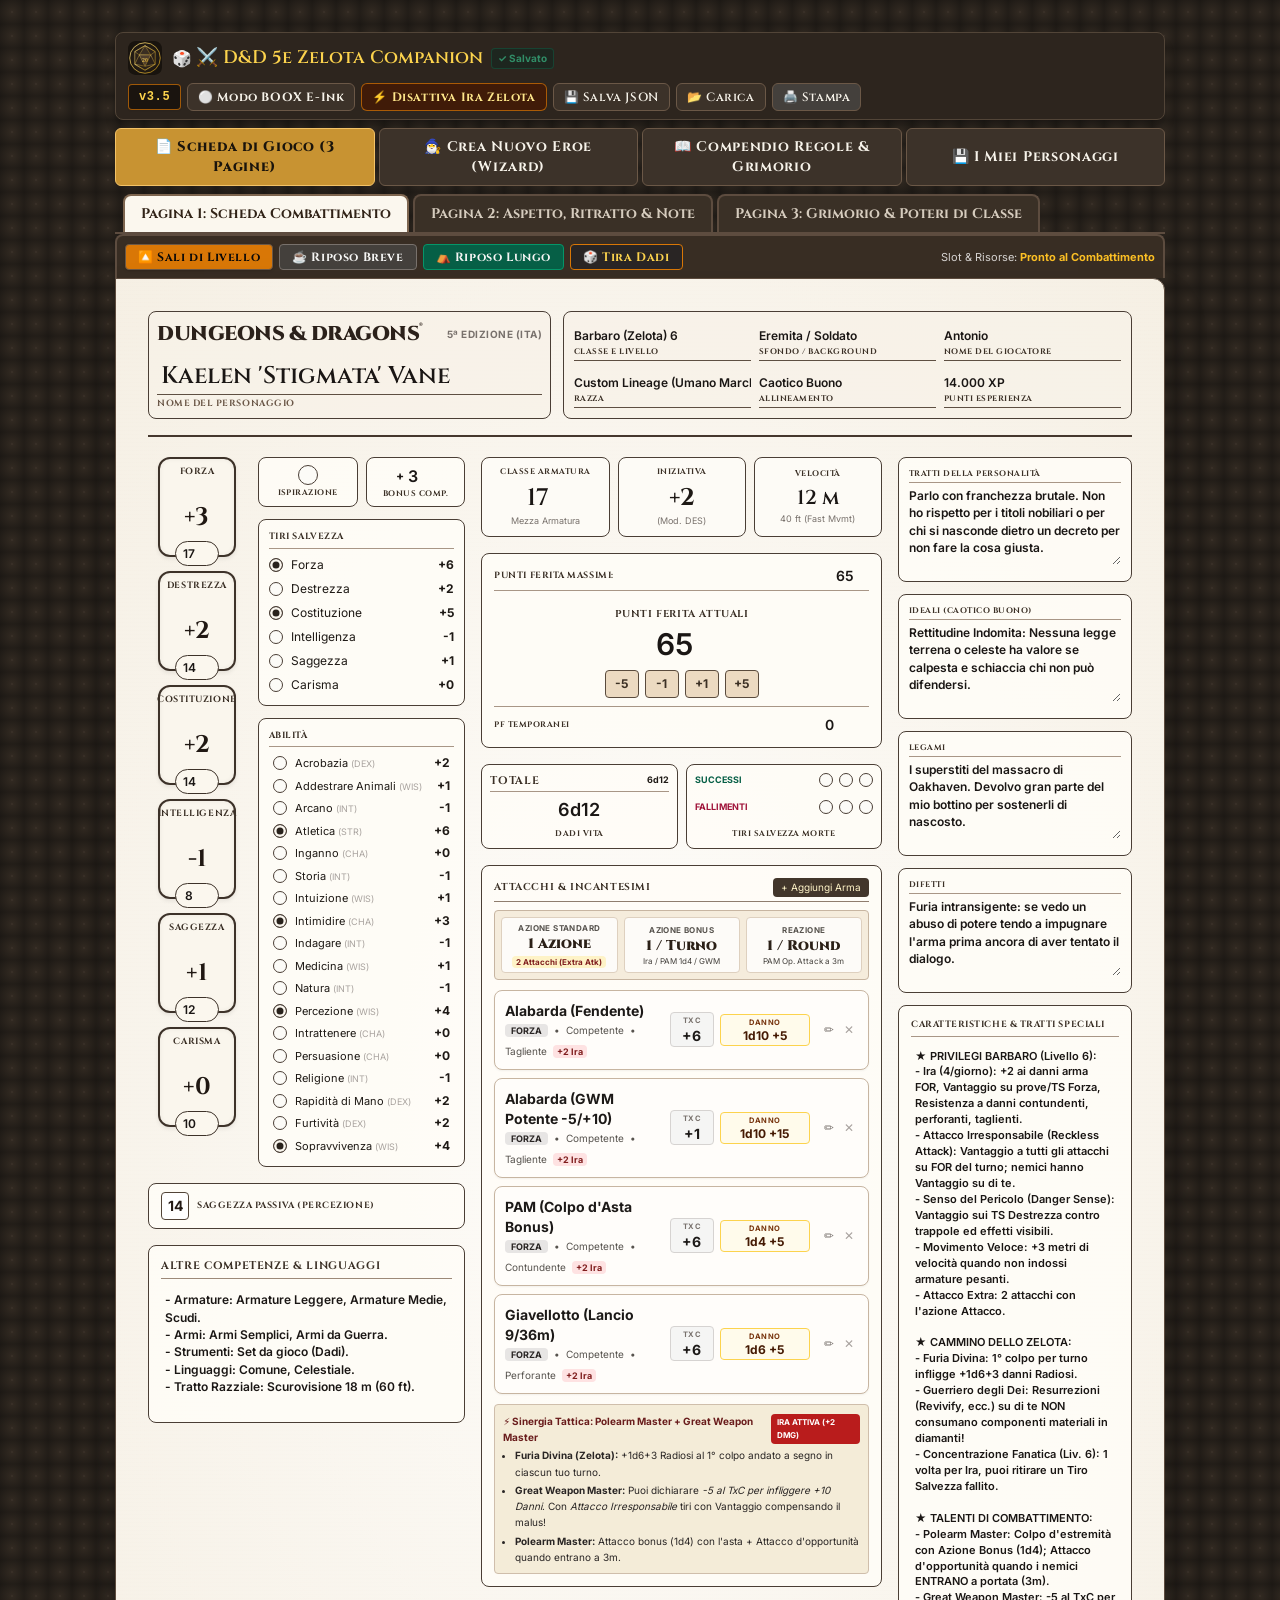
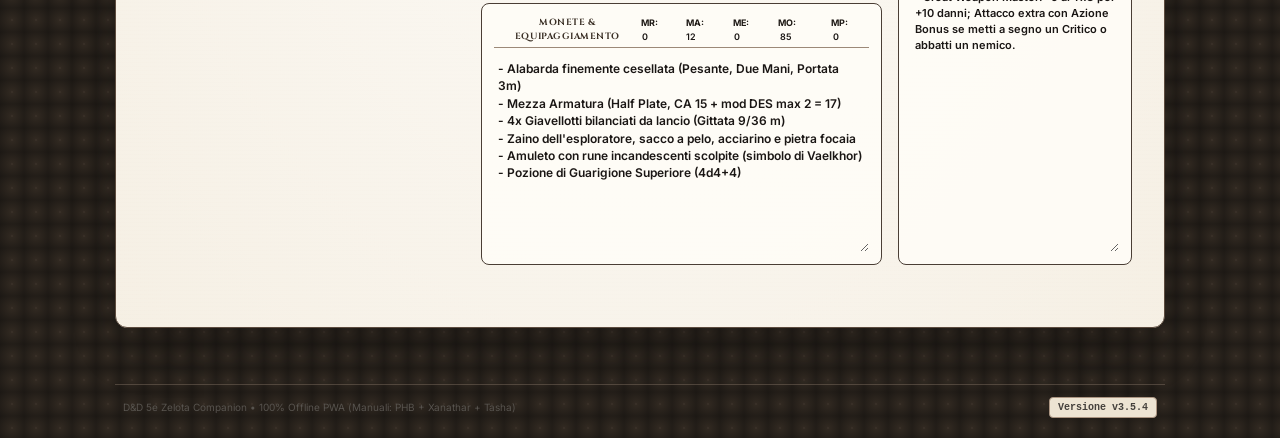
==== commit a8e9bfae: "security(dots): apply CSP, sanitize DOM, harden JSON ingestion and fix classLevel parser (v3.5.4)" ====
--- a/index.html
+++ b/index.html
@@ -4,6 +4,9 @@
   <meta charset="UTF-8">
   <meta name="viewport" content="width=device-width, initial-scale=1.0, maximum-scale=5.0">
   <meta name="theme-color" content="#241f1a">
+  <meta http-equiv="Content-Security-Policy" content="default-src 'self'; script-src 'self' 'unsafe-inline' 'unsafe-eval'; style-src 'self' 'unsafe-inline'; font-src 'self' data:; img-src 'self' data: blob:; connect-src 'self'; manifest-src 'self'; object-src 'none'; base-uri 'self';">
+  <meta name="referrer" content="strict-origin-when-cross-origin">
+  <meta http-equiv="X-Content-Type-Options" content="nosniff">
   <title>D&amp;D 5e Zelota Companion &amp; Character Builder</title>
   
   <link rel="manifest" href="./manifest.webmanifest">
@@ -24,24 +27,24 @@
 <body class="p-2 sm:p-4 md:p-6 lg:p-8 flex flex-col items-center min-h-screen">
 
   <!-- BANNER NOTIFICA AGGIORNAMENTO DISPONIBILE (OTTIMIZZATO SMARTPHONE, BOOX & TABLET) -->
-  <div id="pwa-update-banner" class="hidden fixed top-3 inset-x-2 sm:inset-x-4 max-w-[450px] mx-auto z-[300] p-3.5 sm:p-4 rounded-xl border-2 border-amber-500 bg-[#2b221a] text-[#f7f2ea] shadow-2xl transition-all" style="left: 10px; right: 10px; margin-left: auto; margin-right: auto; max-width: 450px;">
-    <div class="flex items-start justify-between gap-2.5 mb-2.5">
+  <div id="pwa-update-banner" class="hidden fixed top-2.5 z-[999999] p-3 sm:p-4 rounded-xl border-2 border-amber-500 bg-[#2b221a] text-[#f7f2ea] shadow-2xl transition-all" style="position: fixed !important; top: 10px !important; left: 10px !important; right: 10px !important; width: calc(100% - 20px) !important; max-width: 440px !important; margin: 0 auto !important; transform: none !important; -webkit-transform: none !important; box-sizing: border-box !important;">
+    <div class="flex items-start justify-between gap-2.5 mb-2 w-full" style="width: 100% !important;">
       <div class="flex items-center gap-2.5">
         <span class="text-2xl sm:text-3xl shrink-0">🔔</span>
         <div>
           <div class="flex items-center gap-2 flex-wrap">
             <strong class="text-amber-300 font-dnd-heading text-sm sm:text-base">Nuova Versione Disponibile!</strong>
-            <span class="text-[9px] font-mono font-bold bg-amber-900/90 text-amber-200 px-1.5 py-0.5 rounded border border-amber-600">v3.5</span>
-          </div>
-          <span class="text-stone-300 text-xs block mt-0.5 leading-snug">Nuovi incantesimi, filtri avanzati e regole pronti all'uso.</span>
-        </div>
-      </div>
-      <button id="pwa-update-dismiss" class="text-stone-400 hover:text-stone-200 text-base p-1 rounded hover:bg-stone-800 shrink-0 leading-none" title="Chiudi notifica">
+            <span class="text-[9px] font-mono font-bold bg-amber-900/90 text-amber-200 px-1.5 py-0.5 rounded border border-amber-600">v3.5.4</span>
+          </div>
+          <span class="text-stone-300 text-xs block mt-0.5 leading-snug">Tocca sotto per ricaricare subito l'app aggiornata.</span>
+        </div>
+      </div>
+      <button id="pwa-update-dismiss" class="text-stone-400 hover:text-stone-200 text-lg p-1 rounded hover:bg-stone-800 shrink-0 leading-none cursor-pointer" title="Chiudi notifica">
         ✕
       </button>
     </div>
-    <div class="flex items-center gap-2 pt-1 border-t border-stone-700/60">
-      <button id="pwa-update-btn" class="action-btn flex-1 py-2 px-3 text-xs sm:text-sm font-bold bg-amber-500 hover:bg-amber-400 text-stone-950 rounded-lg shadow-md flex items-center justify-center gap-1.5 min-h-[42px] cursor-pointer">
+    <div class="w-full pt-1 border-t border-stone-700/60" style="width: 100% !important;">
+      <button id="pwa-update-btn" class="action-btn w-full py-2.5 px-3 text-xs sm:text-sm font-bold bg-amber-500 hover:bg-amber-400 text-stone-950 rounded-lg shadow-md flex items-center justify-center gap-1.5 min-h-[44px] cursor-pointer" style="width: 100% !important; display: flex !important; justify-content: center !important;">
         <span>⚡ Aggiorna Ora &amp; Ricarica</span>
       </button>
     </div>
@@ -74,9 +77,9 @@
       <!-- Pulsante Aggiornamento Rapido Header (compare se c'è un update) -->
       <button id="btn-header-update" class="hidden action-btn text-xs font-bold bg-amber-500 hover:bg-amber-400 text-stone-950 border-2 border-amber-300 shadow-md py-1 px-2.5 flex items-center gap-1.5" title="Nuova versione pronta per l'installazione">
         <span>⚡ Aggiorna App</span>
-        <span class="bg-stone-950 text-amber-300 text-[9px] px-1 py-0.2 rounded font-mono font-bold">v3.5</span>
+        <span class="bg-stone-950 text-amber-300 text-[9px] px-1 py-0.2 rounded font-mono font-bold">v3.5.4</span>
       </button>
-      <span id="mobile-version-badge" class="action-btn text-xs font-mono font-bold bg-[#1a140f] text-amber-300 border border-amber-600/70 py-1 px-2.5 rounded shadow-sm select-none" title="Versione Applicazione">v3.5</span>
+      <span id="mobile-version-badge" class="action-btn text-xs font-mono font-bold bg-[#1a140f] text-amber-300 border border-amber-600/70 py-1 px-2.5 rounded shadow-sm select-none" title="Versione Applicazione">v3.5.4</span>
       <button id="btn-toggle-eink" class="action-btn text-xs font-bold" title="Passa alla modalità ad alto contrasto per Onyx Boox">
         ⚪ Modo BOOX E-Ink
       </button>
@@ -1187,6 +1190,11 @@
   <!-- BARRA DI NAVIGAZIONE INFERIORE (SMARTPHONE)                              -->
   <!-- ========================================================================= -->
   <nav class="bottom-nav no-print">
+    <!-- Tasto Rapido Aggiorna Mobile (appare solo se update pronto) -->
+    <button id="bottom-nav-update-btn" class="bottom-nav-item hidden bg-amber-900/90 text-amber-200 font-bold" style="background: #78350f !important; color: #fef3c7 !important; font-weight: bold !important;">
+      <span class="text-base">⚡</span>
+      <span class="text-[10px]">Aggiorna</span>
+    </button>
     <button class="bottom-nav-item active" data-target-view="view-sheet">
       <span class="text-lg">📄</span>
       <span>Scheda</span>
@@ -1213,7 +1221,7 @@
   <!-- FOOTER INFORMATIVO (VERSIONE VISIBILE NON INVASIVA) -->
   <footer class="w-full max-w-[1050px] text-center text-[10px] text-stone-600 py-3 mt-4 no-print flex flex-col sm:flex-row items-center justify-between gap-1 border-t border-[#8f7d6e]/40 px-2">
     <span>D&amp;D 5e Zelota Companion • 100% Offline PWA (Manuali: PHB + Xanathar + Tasha)</span>
-    <span class="font-mono font-bold text-stone-700 bg-[#ede4d3] px-2 py-0.5 rounded border border-[#ab9582]">Versione v3.5</span>
+    <span class="font-mono font-bold text-stone-700 bg-[#ede4d3] px-2 py-0.5 rounded border border-[#ab9582]">Versione v3.5.4</span>
   </footer>
 
 </body>
--- a/app.css
+++ b/app.css
@@ -376,3 +376,62 @@
     page-break-after: always;
   }
 }
+
+/* ==========================================================================
+   BANNER AGGIORNAMENTO PWA - CENTRAGGIO DEFINITIVO PER SMARTPHONE & BOOX
+   ========================================================================== */
+html, body {
+  max-width: 100vw !important;
+  overflow-x: hidden !important;
+}
+
+#pwa-update-banner {
+  position: fixed !important;
+  top: 10px !important;
+  left: 10px !important;
+  right: 10px !important;
+  width: calc(100% - 20px) !important;
+  max-width: 440px !important;
+  margin-left: auto !important;
+  margin-right: auto !important;
+  transform: none !important;
+  -webkit-transform: none !important;
+  z-index: 999999 !important;
+  box-sizing: border-box !important;
+  display: flex !important;
+  flex-direction: column !important;
+  background-color: #2b221a !important;
+  color: #f7f2ea !important;
+  border: 2px solid #f59e0b !important;
+  border-radius: 12px !important;
+  padding: 12px 14px !important;
+  box-shadow: 0 10px 25px -5px rgba(0, 0, 0, 0.75), 0 8px 10px -6px rgba(0, 0, 0, 0.5) !important;
+}
+
+#pwa-update-banner.hidden {
+  display: none !important;
+}
+
+#pwa-update-btn {
+  width: 100% !important;
+  display: flex !important;
+  align-items: center !important;
+  justify-content: center !important;
+  min-height: 44px !important;
+  margin-top: 10px !important;
+  box-sizing: border-box !important;
+  background-color: #f59e0b !important;
+  color: #1c1917 !important;
+  font-weight: 800 !important;
+  font-size: 0.85rem !important;
+  border-radius: 8px !important;
+  border: 1.5px solid #b45309 !important;
+  cursor: pointer !important;
+  text-align: center !important;
+  box-shadow: 0 2px 4px rgba(0,0,0,0.3) !important;
+}
+
+#pwa-update-btn:active {
+  background-color: #d97706 !important;
+  transform: scale(0.98) !important;
+}
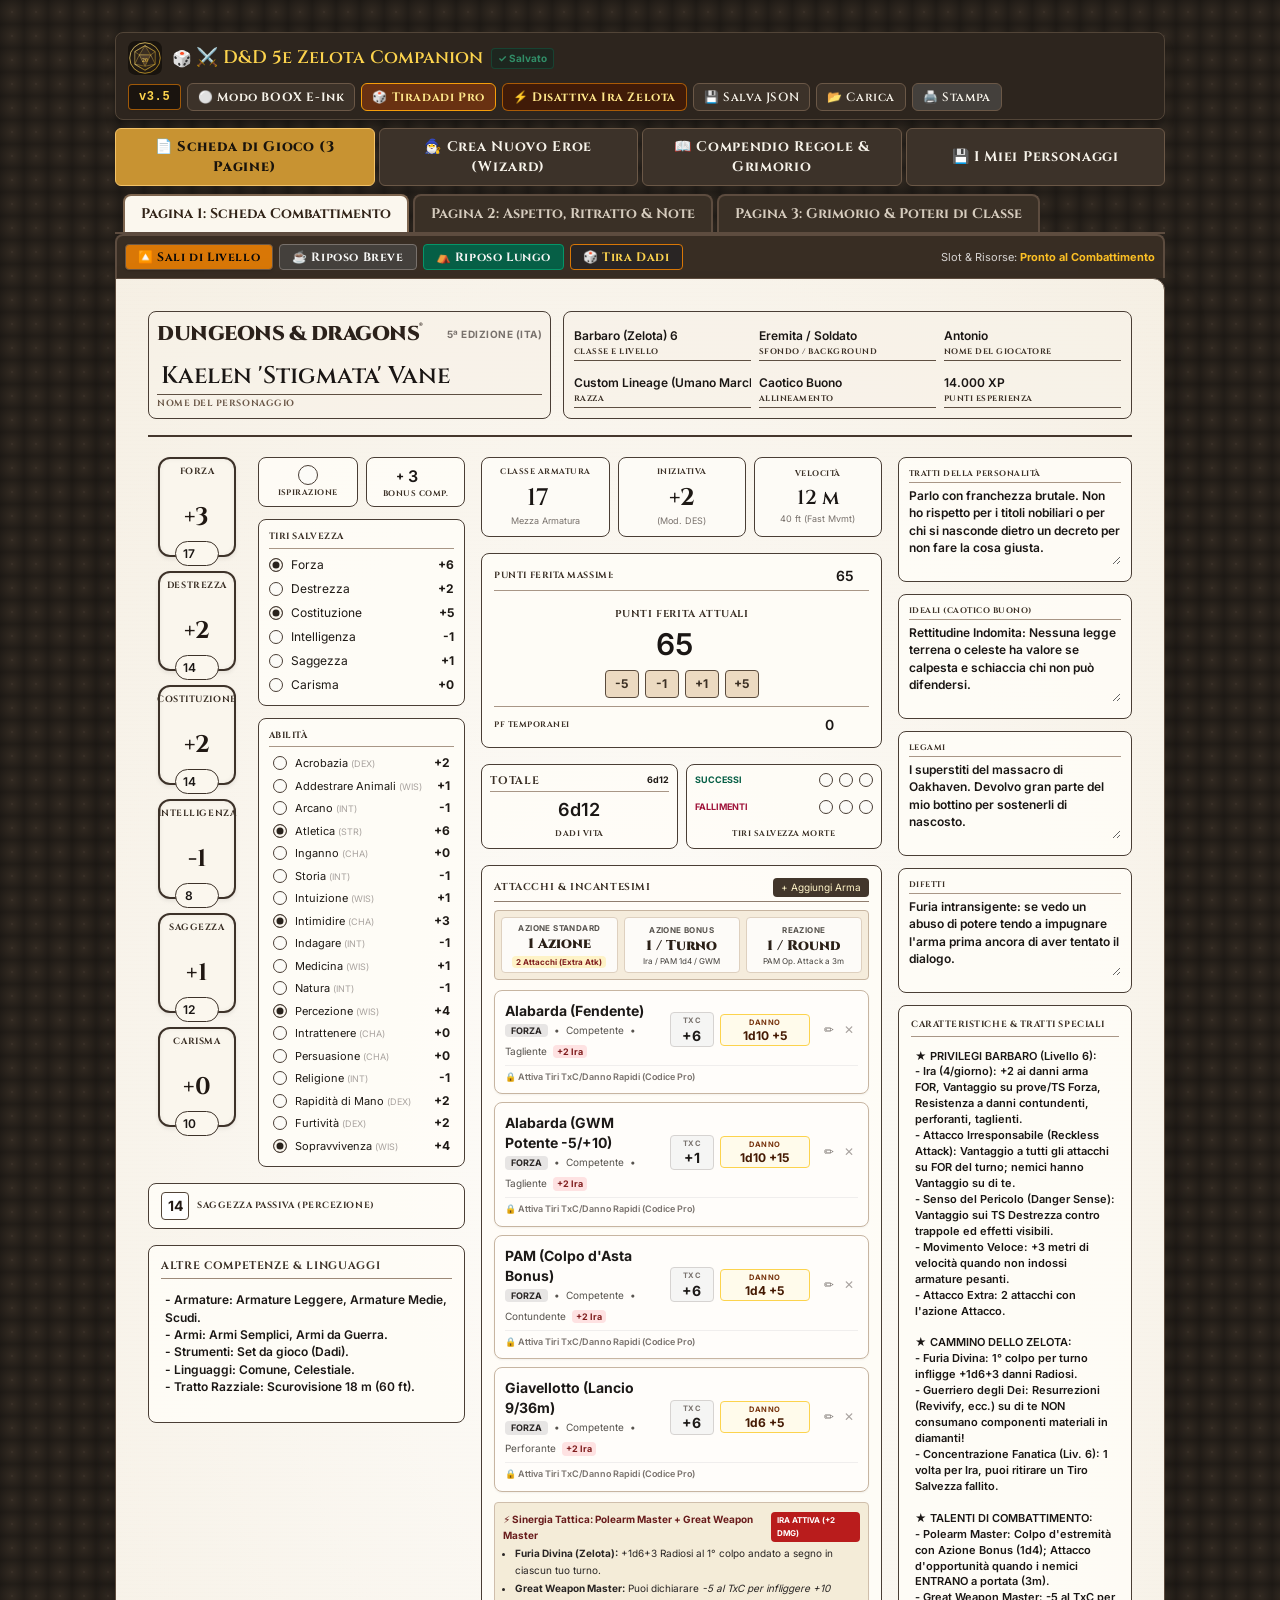
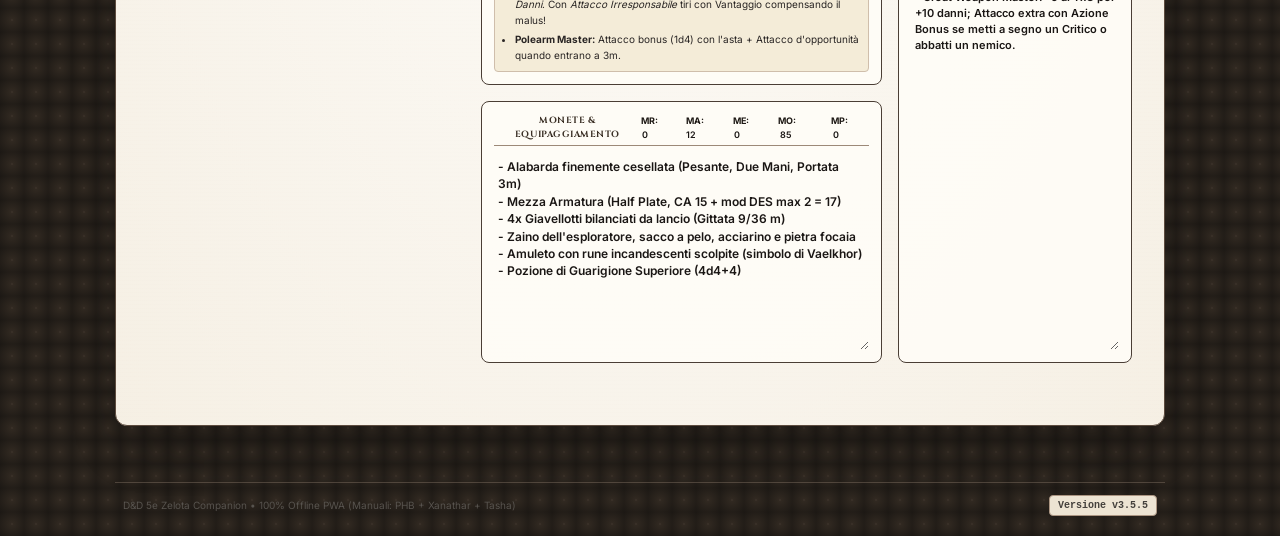
==== commit ce40b318: "feat(dice): implement 3D procedural audio dice roller with weapon attack and damage auto-calculation" ====
--- a/index.html
+++ b/index.html
@@ -34,7 +34,7 @@
         <div>
           <div class="flex items-center gap-2 flex-wrap">
             <strong class="text-amber-300 font-dnd-heading text-sm sm:text-base">Nuova Versione Disponibile!</strong>
-            <span class="text-[9px] font-mono font-bold bg-amber-900/90 text-amber-200 px-1.5 py-0.5 rounded border border-amber-600">v3.5.4</span>
+            <span class="text-[9px] font-mono font-bold bg-amber-900/90 text-amber-200 px-1.5 py-0.5 rounded border border-amber-600">v3.5.5</span>
           </div>
           <span class="text-stone-300 text-xs block mt-0.5 leading-snug">Tocca sotto per ricaricare subito l'app aggiornata.</span>
         </div>
@@ -77,11 +77,14 @@
       <!-- Pulsante Aggiornamento Rapido Header (compare se c'è un update) -->
       <button id="btn-header-update" class="hidden action-btn text-xs font-bold bg-amber-500 hover:bg-amber-400 text-stone-950 border-2 border-amber-300 shadow-md py-1 px-2.5 flex items-center gap-1.5" title="Nuova versione pronta per l'installazione">
         <span>⚡ Aggiorna App</span>
-        <span class="bg-stone-950 text-amber-300 text-[9px] px-1 py-0.2 rounded font-mono font-bold">v3.5.4</span>
+        <span class="bg-stone-950 text-amber-300 text-[9px] px-1 py-0.2 rounded font-mono font-bold">v3.5.5</span>
       </button>
-      <span id="mobile-version-badge" class="action-btn text-xs font-mono font-bold bg-[#1a140f] text-amber-300 border border-amber-600/70 py-1 px-2.5 rounded shadow-sm select-none" title="Versione Applicazione">v3.5.4</span>
+      <span id="mobile-version-badge" class="action-btn text-xs font-mono font-bold bg-[#1a140f] text-amber-300 border border-amber-600/70 py-1 px-2.5 rounded shadow-sm select-none" title="Versione Applicazione">v3.5.5</span>
       <button id="btn-toggle-eink" class="action-btn text-xs font-bold" title="Passa alla modalità ad alto contrasto per Onyx Boox">
         ⚪ Modo BOOX E-Ink
+      </button>
+      <button id="btn-header-dice" class="action-btn text-xs font-bold border border-amber-500 bg-amber-900/80 hover:bg-amber-800 text-amber-200 shadow-xs flex items-center gap-1" title="Apri Tiradadi 3D & Centro Tiri">
+        <span>🎲 Tiradadi Pro</span>
       </button>
       <button id="btn-rage-toggle" class="action-btn text-xs font-bold border border-amber-600/70 bg-amber-950/80 hover:bg-amber-900 text-amber-200">
         🔥 Attiva Ira Zelota (+2 Dmg)
@@ -1138,37 +1141,80 @@
     </div>
   </div>
 
-  <!-- MODAL TIRADADI INTERATTIVO RAPIDO -->
-  <div id="modal-diceroller" class="fixed inset-0 bg-black/75 z-[300] flex items-center justify-center p-3 hidden">
-    <div class="parchment w-full max-w-[440px] rounded-xl p-5 border-2 border-[#5d4c3f] shadow-2xl relative">
+  <!-- ========================================================================= -->
+  <!-- MODAL TIRADADI PRO 3D & AUDIO PROCEDURALE (CON CALCOLO TXC & DANNO)        -->
+  <!-- ========================================================================= -->
+  <div id="modal-diceroller" class="fixed inset-0 bg-black/80 z-[300] flex items-center justify-center p-3 hidden backdrop-blur-xs">
+    <div class="parchment w-full max-w-[480px] rounded-xl p-5 border-2 border-[#5d4c3f] shadow-2xl relative max-h-[92vh] overflow-y-auto">
+      <!-- Header Modale Tiradadi -->
       <div class="flex items-center justify-between border-b-2 border-[#5d4c3f] pb-2 mb-3">
-        <h3 class="font-dnd-heading text-lg text-stone-900">🎲 Tiradadi Rapido D&amp;D</h3>
-        <button id="modal-diceroller-close" class="text-xl font-bold text-stone-700 hover:text-red-700">&times;</button>
-      </div>
-
-      <!-- Schermo Risultato Tiro -->
-      <div class="bg-[#241a14] text-amber-200 rounded-lg p-3 text-center mb-3 border-2 border-amber-600 shadow-inner">
-        <div id="dice-roll-formula" class="text-[11px] text-stone-400 uppercase tracking-wider mb-0.5">Tira un dado</div>
-        <div id="dice-roll-total" class="text-4xl font-dnd-title font-black text-amber-300">--</div>
-        <div id="dice-roll-breakdown" class="text-xs text-stone-300 mt-1">Seleziona d20 o altri dadi sotto</div>
-      </div>
-
-      <!-- Pulsanti Dadi -->
-      <div class="grid grid-cols-4 gap-1.5 mb-3">
-        <button class="action-btn font-bold py-2 text-sm bg-amber-900 text-white dice-btn" data-sides="20">d20</button>
-        <button class="action-btn font-bold py-2 text-sm bg-stone-800 text-amber-200 dice-btn" data-sides="12">d12</button>
-        <button class="action-btn font-bold py-2 text-sm bg-stone-800 text-amber-200 dice-btn" data-sides="10">d10</button>
-        <button class="action-btn font-bold py-2 text-sm bg-stone-800 text-amber-200 dice-btn" data-sides="8">d8</button>
-        <button class="action-btn font-bold py-2 text-sm bg-stone-800 text-amber-200 dice-btn" data-sides="6">d6</button>
-        <button class="action-btn font-bold py-2 text-sm bg-stone-800 text-amber-200 dice-btn" data-sides="4">d4</button>
-        <button class="action-btn font-bold py-2 text-sm bg-stone-800 text-amber-200 dice-btn" data-sides="100">d100</button>
-        <button id="dice-btn-clear" class="action-btn font-bold py-2 text-xs bg-red-900 text-white">Azzera</button>
-      </div>
-
-      <!-- Opzioni Vantaggio / Svantaggio & Modificatore -->
-      <div class="flex items-center justify-between gap-2 p-2 rounded bg-[#ede4d3] border border-[#ab9582] text-xs">
         <div class="flex items-center gap-2">
-          <label class="flex items-center gap-1 cursor-pointer font-bold">
+          <h3 class="font-dnd-heading text-lg text-stone-900 flex items-center gap-1.5">
+            <span>🎲</span>
+            <span>Tiradadi Pro 5E</span>
+          </h3>
+          <span id="dice-pro-status-badge" class="text-[9px] font-bold px-1.5 py-0.5 rounded bg-amber-900 text-amber-200 border border-amber-600 font-mono">PRO</span>
+        </div>
+        <div class="flex items-center gap-2">
+          <button id="btn-toggle-dice-sound" class="text-xs px-2 py-1 rounded bg-[#ede4d3] hover:bg-stone-200 border border-[#ab9582] text-stone-800 font-bold" title="Attiva/Disattiva Suono dei Dadi">
+            🔊 Suono ON
+          </button>
+          <button id="modal-diceroller-close" class="text-xl font-bold text-stone-700 hover:text-red-700 leading-none">&times;</button>
+        </div>
+      </div>
+
+      <!-- Schermo Risultato Tiro 3D -->
+      <div class="bg-[#1c140e] text-amber-200 rounded-xl p-3.5 text-center mb-3 border-2 border-amber-600 shadow-inner relative overflow-hidden">
+        <div id="dice-roll-formula" class="text-[11px] text-stone-400 uppercase tracking-wider mb-1 font-semibold">Tira un dado o un'arma sotto</div>
+        
+        <!-- Contenitore Dado 3D Animato & Totale -->
+        <div class="flex items-center justify-center gap-3 my-1">
+          <div class="dice-3d-box">
+            <div id="dice-3d-visual" class="dice-3d-cube">
+              <span id="dice-visual-num">20</span>
+            </div>
+          </div>
+          <div class="text-left">
+            <div id="dice-roll-total" class="text-4xl sm:text-5xl font-dnd-title font-black text-amber-300 leading-none">--</div>
+            <div id="dice-crit-badge" class="hidden text-[10px] font-bold uppercase tracking-wider px-1.5 py-0.2 rounded mt-1 inline-block"></div>
+          </div>
+        </div>
+
+        <!-- Scomposizione Dettagliata -->
+        <div id="dice-roll-breakdown" class="text-xs text-stone-300 mt-2 bg-[#2d2218] py-1 px-2.5 rounded border border-amber-900/60 font-mono break-words">
+          Seleziona un'arma della scheda o un dado sotto
+        </div>
+      </div>
+
+      <!-- Sezione Rapida Armi Equipaggiate (Calcolo Automatico TxC e Danno) -->
+      <div id="dice-weapons-quick-container" class="mb-3 p-2.5 rounded-lg bg-[#f5ecdc] border border-[#ab9582]">
+        <div class="flex items-center justify-between mb-1.5">
+          <span class="text-[11px] font-bold text-stone-900 uppercase tracking-wide">⚔️ Tiri Rapidi Armi Scheda</span>
+          <span class="text-[9px] text-stone-600 font-semibold">(TxC &amp; Danno automatici)</span>
+        </div>
+        <div id="dice-weapons-quick-list" class="space-y-1.5 max-h-36 overflow-y-auto pr-1">
+          <!-- Popolato dinamicamente da App.renderDiceWeaponsList() -->
+        </div>
+      </div>
+
+      <!-- Pulsanti Dadi Standard (d4, d6, d8, d10, d12, d20, d100) -->
+      <div class="mb-3">
+        <div class="text-[11px] font-bold text-stone-900 mb-1.5 uppercase tracking-wide">🎲 Dadi Singoli</div>
+        <div class="grid grid-cols-4 sm:grid-cols-7 gap-1.5">
+          <button class="action-btn font-bold py-2 text-xs bg-amber-900 hover:bg-amber-800 text-white dice-btn" data-sides="20">d20</button>
+          <button class="action-btn font-bold py-2 text-xs bg-stone-800 hover:bg-stone-700 text-amber-200 dice-btn" data-sides="12">d12</button>
+          <button class="action-btn font-bold py-2 text-xs bg-stone-800 hover:bg-stone-700 text-amber-200 dice-btn" data-sides="10">d10</button>
+          <button class="action-btn font-bold py-2 text-xs bg-stone-800 hover:bg-stone-700 text-amber-200 dice-btn" data-sides="8">d8</button>
+          <button class="action-btn font-bold py-2 text-xs bg-stone-800 hover:bg-stone-700 text-amber-200 dice-btn" data-sides="6">d6</button>
+          <button class="action-btn font-bold py-2 text-xs bg-stone-800 hover:bg-stone-700 text-amber-200 dice-btn" data-sides="4">d4</button>
+          <button class="action-btn font-bold py-2 text-xs bg-stone-800 hover:bg-stone-700 text-amber-200 dice-btn" data-sides="100">d100</button>
+        </div>
+      </div>
+
+      <!-- Opzioni Vantaggio / Svantaggio & Modificatore Manuale -->
+      <div class="flex items-center justify-between gap-2 p-2 rounded bg-[#ede4d3] border border-[#ab9582] text-xs mb-3">
+        <div class="flex items-center gap-2">
+          <label class="flex items-center gap-1 cursor-pointer font-bold text-stone-800">
             <input type="radio" name="dice-adv" value="norm" checked class="dnd-circle-check"> Normale
           </label>
           <label class="flex items-center gap-1 cursor-pointer font-bold text-emerald-800">
@@ -1179,9 +1225,71 @@
           </label>
         </div>
         <div class="flex items-center gap-1">
-          <span class="font-bold">Mod:</span>
+          <span class="font-bold text-stone-700">Mod:</span>
           <input type="number" id="dice-mod-input" value="0" class="w-12 p-1 border border-[#8c7663] rounded bg-white text-center font-bold">
         </div>
+      </div>
+
+      <!-- Barra Inferiore Modale: Tasto Licenza Codice & Reset -->
+      <div class="flex items-center justify-between pt-2 border-t border-[#5d4c3f] text-xs">
+        <button id="btn-open-dice-license" class="text-amber-900 hover:text-amber-950 font-bold underline flex items-center gap-1">
+          <span>⚙️ Licenza Codice Pro</span>
+        </button>
+        <button id="dice-btn-clear" class="action-btn py-1 px-3 bg-stone-800 text-stone-200 text-xs">
+          Azzera Schermo
+        </button>
+      </div>
+    </div>
+  </div>
+
+  <!-- ========================================================================= -->
+  <!-- MODAL CODICE DI SBLOCCO / DISATTIVAZIONE TIRADADI PRO (DISINSERIBILE)       -->
+  <!-- ========================================================================= -->
+  <div id="modal-dice-license" class="fixed inset-0 bg-black/80 z-[350] flex items-center justify-center p-3 hidden backdrop-blur-xs">
+    <div class="parchment w-full max-w-[420px] rounded-xl p-5 border-2 border-[#5d4c3f] shadow-2xl relative">
+      <div class="flex items-center justify-between border-b-2 border-[#5d4c3f] pb-2 mb-3">
+        <h3 class="font-dnd-heading text-lg text-stone-900 flex items-center gap-1.5">
+          <span>🔑</span>
+          <span>Gestione Licenza Tiradadi Pro</span>
+        </h3>
+        <button id="modal-dice-license-close" class="text-xl font-bold text-stone-700 hover:text-red-700">&times;</button>
+      </div>
+
+      <div class="space-y-3 text-xs text-stone-800">
+        <!-- Stato Attuale -->
+        <div id="license-current-status-box" class="p-3 rounded border flex items-center justify-between bg-stone-100 border-stone-300">
+          <div>
+            <span class="text-[10px] text-stone-500 uppercase font-bold block">Stato Funzionalità:</span>
+            <strong id="license-status-text" class="text-sm font-bold text-stone-900">Bloccato / Non Attivo</strong>
+          </div>
+          <span id="license-status-icon" class="text-2xl">🔒</span>
+        </div>
+
+        <!-- Form Inserimento Codice -->
+        <div id="license-input-section" class="space-y-2">
+          <p class="text-stone-700 leading-relaxed">
+            Inserisci il codice di sblocco promozionale o di licenza per attivare il Tiradadi 3D, l'audio procedurale Web Audio e i calcoli automatici di TxC e Danno su tutte le armi.
+          </p>
+          <div>
+            <label class="block font-bold text-stone-900 mb-1">Codice di Sblocco:</label>
+            <input type="text" id="dice-license-code-input" placeholder="Es. ZELOTA-PRO-2026" class="w-full p-2 border border-[#8c7663] rounded bg-white font-mono uppercase font-bold text-stone-900 text-sm">
+          </div>
+          <button id="btn-activate-pro-code" class="action-btn w-full py-2 bg-amber-800 hover:bg-amber-700 text-stone-100 font-bold flex items-center justify-center gap-1.5 shadow-sm">
+            <span>✨ Attiva Tiradadi Pro</span>
+          </button>
+        </div>
+
+        <!-- Sezione Disattivazione (se già attivo) -->
+        <div id="license-disable-section" class="hidden space-y-2 border-t border-[#8c7663]/40 pt-3">
+          <p class="text-stone-600 text-[11px] leading-relaxed">
+            La funzione Tiradadi Pro è attualmente attiva sul tuo dispositivo. Puoi disattivarla in qualsiasi momento per ripristinare la modalità base.
+          </p>
+          <button id="btn-disable-pro-code" class="action-btn w-full py-2 bg-red-900 hover:bg-red-800 text-white font-bold flex items-center justify-center gap-1.5 shadow-sm">
+            <span>🔒 Disattiva Tiradadi Pro</span>
+          </button>
+        </div>
+
+        <div id="license-feedback-msg" class="hidden p-2 rounded text-center font-bold text-xs"></div>
       </div>
     </div>
   </div>
@@ -1221,7 +1329,7 @@
   <!-- FOOTER INFORMATIVO (VERSIONE VISIBILE NON INVASIVA) -->
   <footer class="w-full max-w-[1050px] text-center text-[10px] text-stone-600 py-3 mt-4 no-print flex flex-col sm:flex-row items-center justify-between gap-1 border-t border-[#8f7d6e]/40 px-2">
     <span>D&amp;D 5e Zelota Companion • 100% Offline PWA (Manuali: PHB + Xanathar + Tasha)</span>
-    <span class="font-mono font-bold text-stone-700 bg-[#ede4d3] px-2 py-0.5 rounded border border-[#ab9582]">Versione v3.5.4</span>
+    <span class="font-mono font-bold text-stone-700 bg-[#ede4d3] px-2 py-0.5 rounded border border-[#ab9582]">Versione v3.5.5</span>
   </footer>
 
 </body>
--- a/app.css
+++ b/app.css
@@ -435,3 +435,52 @@
   background-color: #d97706 !important;
   transform: scale(0.98) !important;
 }
+
+/* ==========================================================================
+   TIRADADI PRO 3D & E-INK STYLES
+   ========================================================================== */
+.dice-3d-box {
+  perspective: 600px;
+  display: inline-block;
+}
+
+.dice-3d-cube {
+  display: inline-flex;
+  align-items: center;
+  justify-content: center;
+  width: 58px;
+  height: 58px;
+  background: linear-gradient(135deg, #78350f, #451a03);
+  color: #fef3c7;
+  border: 2px solid #f59e0b;
+  border-radius: 12px;
+  font-family: 'Cinzel', Georgia, serif;
+  font-weight: 900;
+  font-size: 1.6rem;
+  box-shadow: 0 6px 14px rgba(0,0,0,0.5), inset 0 1px 2px rgba(255,255,255,0.3);
+  transition: transform 0.4s cubic-bezier(0.175, 0.885, 0.32, 1.275);
+}
+
+.dice-rolling {
+  animation: diceRollAnim 0.45s cubic-bezier(0.25, 1, 0.5, 1);
+}
+
+@keyframes diceRollAnim {
+  0% { transform: rotateX(0deg) rotateY(0deg) scale(0.85); }
+  35% { transform: rotateX(190deg) rotateY(160deg) scale(1.18); }
+  70% { transform: rotateX(340deg) rotateY(320deg) scale(0.95); }
+  100% { transform: rotateX(360deg) rotateY(360deg) scale(1); }
+}
+
+/* Disattivazione animazioni in modalità Boox E-Ink */
+.theme-eink .dice-rolling {
+  animation: none !important;
+  transform: none !important;
+}
+
+.theme-eink .dice-3d-cube {
+  background: #ffffff !important;
+  color: #000000 !important;
+  border: 2px solid #000000 !important;
+  box-shadow: none !important;
+}
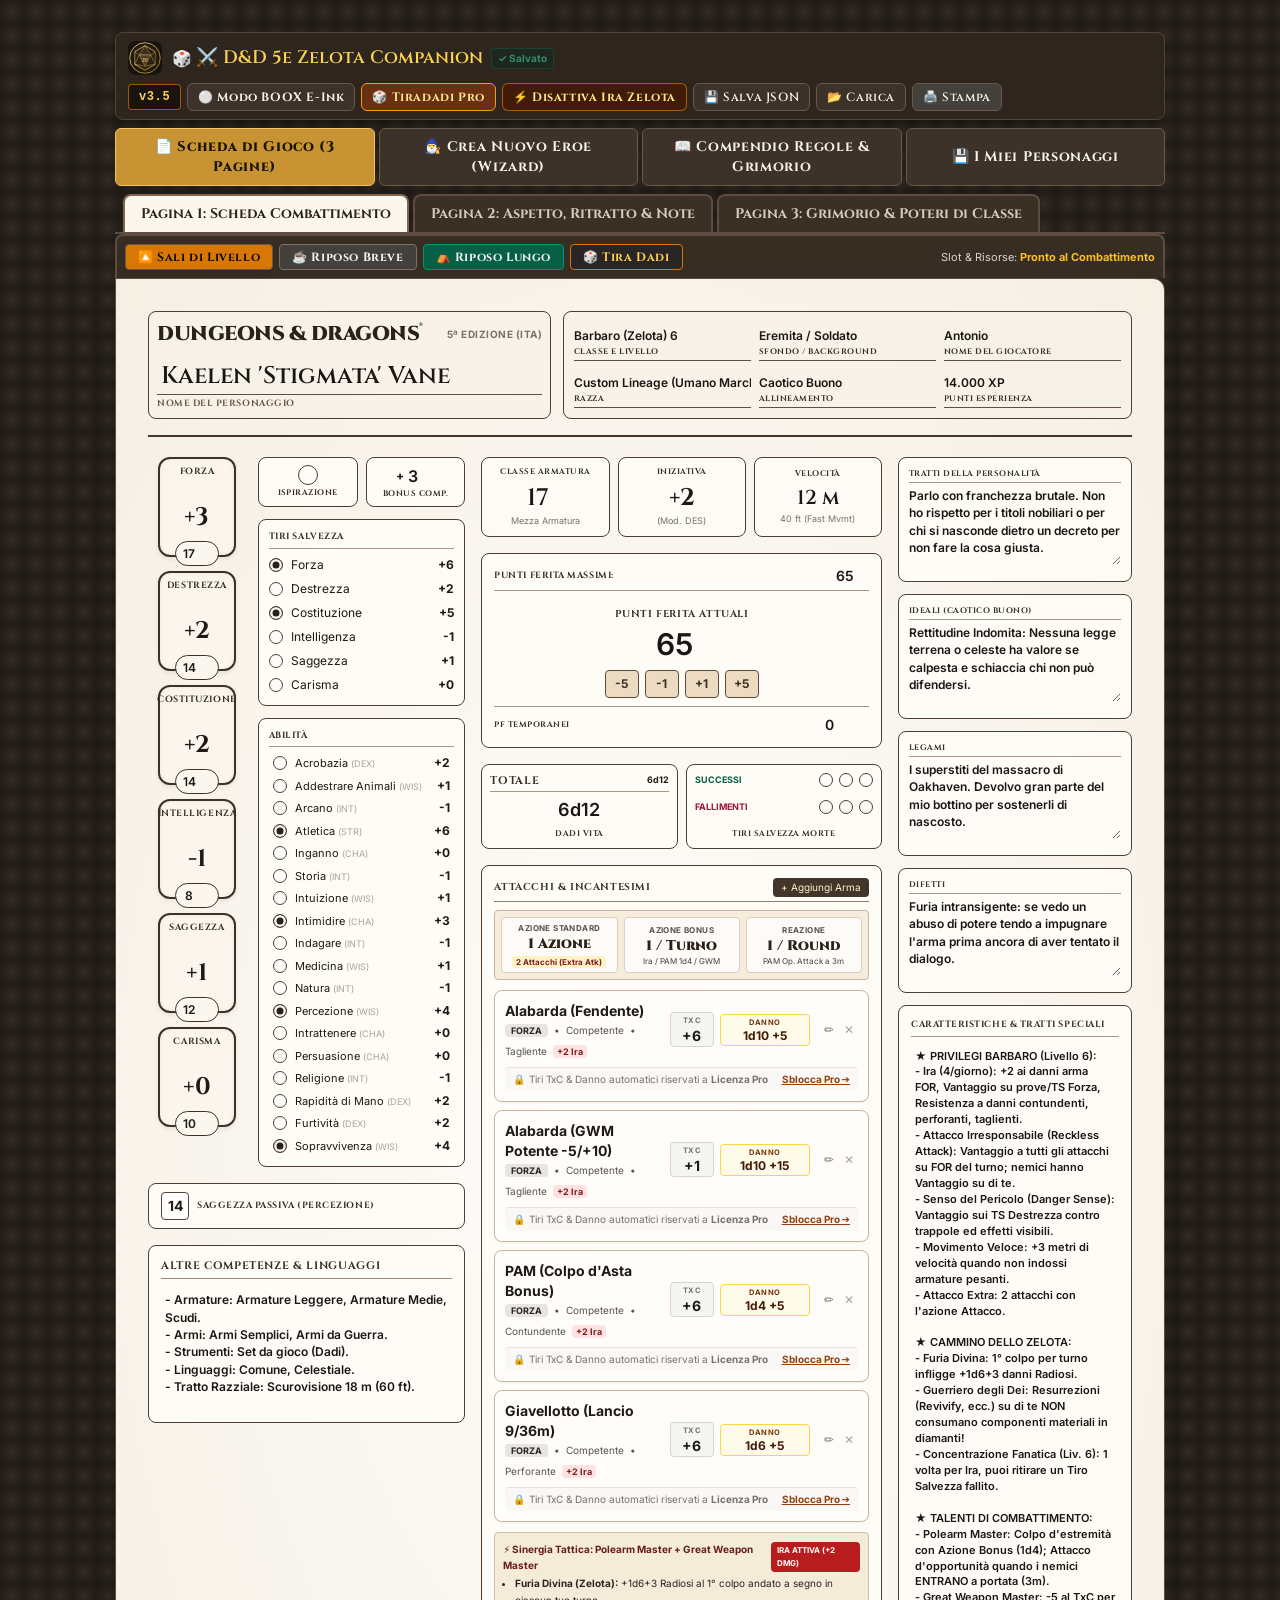
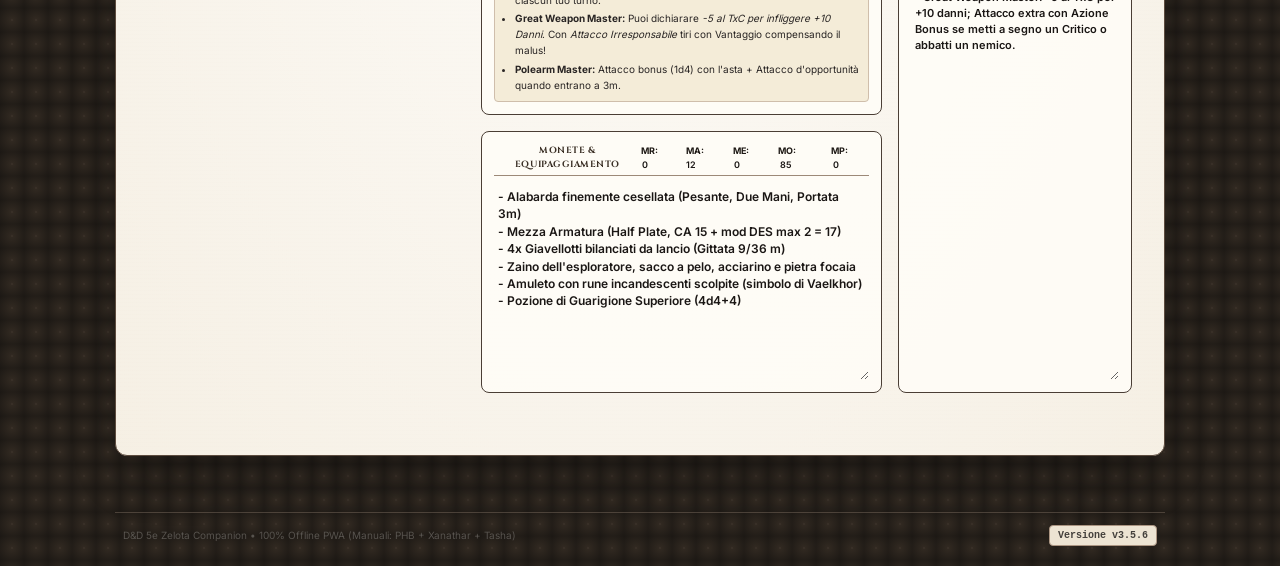
==== commit 79571471: "fix(dice): implement 3D isometric d20 tumbling animation, segmented advantage/disadvantage buttons, " ====
--- a/index.html
+++ b/index.html
@@ -34,7 +34,7 @@
         <div>
           <div class="flex items-center gap-2 flex-wrap">
             <strong class="text-amber-300 font-dnd-heading text-sm sm:text-base">Nuova Versione Disponibile!</strong>
-            <span class="text-[9px] font-mono font-bold bg-amber-900/90 text-amber-200 px-1.5 py-0.5 rounded border border-amber-600">v3.5.5</span>
+            <span class="text-[9px] font-mono font-bold bg-amber-900/90 text-amber-200 px-1.5 py-0.5 rounded border border-amber-600">v3.5.6</span>
           </div>
           <span class="text-stone-300 text-xs block mt-0.5 leading-snug">Tocca sotto per ricaricare subito l'app aggiornata.</span>
         </div>
@@ -77,9 +77,9 @@
       <!-- Pulsante Aggiornamento Rapido Header (compare se c'è un update) -->
       <button id="btn-header-update" class="hidden action-btn text-xs font-bold bg-amber-500 hover:bg-amber-400 text-stone-950 border-2 border-amber-300 shadow-md py-1 px-2.5 flex items-center gap-1.5" title="Nuova versione pronta per l'installazione">
         <span>⚡ Aggiorna App</span>
-        <span class="bg-stone-950 text-amber-300 text-[9px] px-1 py-0.2 rounded font-mono font-bold">v3.5.5</span>
+        <span class="bg-stone-950 text-amber-300 text-[9px] px-1 py-0.2 rounded font-mono font-bold">v3.5.6</span>
       </button>
-      <span id="mobile-version-badge" class="action-btn text-xs font-mono font-bold bg-[#1a140f] text-amber-300 border border-amber-600/70 py-1 px-2.5 rounded shadow-sm select-none" title="Versione Applicazione">v3.5.5</span>
+      <span id="mobile-version-badge" class="action-btn text-xs font-mono font-bold bg-[#1a140f] text-amber-300 border border-amber-600/70 py-1 px-2.5 rounded shadow-sm select-none" title="Versione Applicazione">v3.5.6</span>
       <button id="btn-toggle-eink" class="action-btn text-xs font-bold" title="Passa alla modalità ad alto contrasto per Onyx Boox">
         ⚪ Modo BOOX E-Ink
       </button>
@@ -1168,15 +1168,24 @@
         <div id="dice-roll-formula" class="text-[11px] text-stone-400 uppercase tracking-wider mb-1 font-semibold">Tira un dado o un'arma sotto</div>
         
         <!-- Contenitore Dado 3D Animato & Totale -->
-        <div class="flex items-center justify-center gap-3 my-1">
-          <div class="dice-3d-box">
-            <div id="dice-3d-visual" class="dice-3d-cube">
-              <span id="dice-visual-num">20</span>
+        <div class="flex items-center justify-center gap-4 my-2">
+          <div class="d20-stage">
+            <div id="dice-3d-visual" class="d20-isometric-die">
+              <svg class="d20-poly-svg" viewBox="0 0 100 100" xmlns="http://www.w3.org/2000/svg">
+                <!-- Facce D20 Icosaedrico Isometrico -->
+                <polygon points="50,5 93,28 78,78" fill="#78350f" stroke="#d97706" stroke-width="1.5" />
+                <polygon points="50,5 7,28 22,78" fill="#92400e" stroke="#d97706" stroke-width="1.5" />
+                <polygon points="50,5 78,78 22,78" fill="#b45309" stroke="#f59e0b" stroke-width="2" />
+                <polygon points="50,95 78,78 22,78" fill="#451a03" stroke="#d97706" stroke-width="1.5" />
+                <polygon points="7,28 22,78 50,95" fill="#78350f" stroke="#b45309" stroke-width="1.5" opacity="0.9" />
+                <polygon points="93,28 78,78 50,95" fill="#581c87" stroke="#b45309" stroke-width="1.5" opacity="0.8" />
+              </svg>
+              <div id="dice-visual-num" class="d20-number-overlay">20</div>
             </div>
           </div>
           <div class="text-left">
             <div id="dice-roll-total" class="text-4xl sm:text-5xl font-dnd-title font-black text-amber-300 leading-none">--</div>
-            <div id="dice-crit-badge" class="hidden text-[10px] font-bold uppercase tracking-wider px-1.5 py-0.2 rounded mt-1 inline-block"></div>
+            <div id="dice-crit-badge" class="hidden text-[10px] font-bold uppercase tracking-wider px-2 py-0.5 rounded mt-1 inline-block"></div>
           </div>
         </div>
 
@@ -1186,13 +1195,27 @@
         </div>
       </div>
 
-      <!-- Sezione Rapida Armi Equipaggiate (Calcolo Automatico TxC e Danno) -->
+      <!-- Sezione Rapida Armi Equipaggiate (Calcolo Automatico TxC e Danno - Gated PRO) -->
       <div id="dice-weapons-quick-container" class="mb-3 p-2.5 rounded-lg bg-[#f5ecdc] border border-[#ab9582]">
         <div class="flex items-center justify-between mb-1.5">
           <span class="text-[11px] font-bold text-stone-900 uppercase tracking-wide">⚔️ Tiri Rapidi Armi Scheda</span>
-          <span class="text-[9px] text-stone-600 font-semibold">(TxC &amp; Danno automatici)</span>
-        </div>
-        <div id="dice-weapons-quick-list" class="space-y-1.5 max-h-36 overflow-y-auto pr-1">
+          <span id="dice-weapons-pro-tag" class="text-[9px] font-bold px-1.5 py-0.2 rounded bg-amber-900 text-amber-200">PRO</span>
+        </div>
+        
+        <!-- Vista Bloccata (Modalità Base) -->
+        <div id="dice-weapons-locked-box" class="p-3 rounded bg-[#ede4d3] border border-amber-800/40 text-center">
+          <div class="text-xl mb-1">🔒</div>
+          <strong class="text-xs text-stone-900 block font-bold">Funzione Riservata alla Licenza Pro</strong>
+          <p class="text-[10px] text-stone-600 mt-0.5 leading-snug">
+            Il calcolo automatico dei modificatori di attacco (TxC), danno combinato (caratteristica + PB + Ira) e raddoppio critici per tutte le armi è riservato alla versione Pro.
+          </p>
+          <button type="button" id="btn-unlock-from-locked-box" class="action-btn text-xs font-bold py-1 px-3 mt-2 bg-amber-800 hover:bg-amber-700 text-amber-100 shadow-xs">
+            🔑 Inserisci Codice di Sblocco
+          </button>
+        </div>
+
+        <!-- Vista Sbloccata (Modalità Pro) -->
+        <div id="dice-weapons-unlocked-list" class="hidden space-y-1.5 max-h-36 overflow-y-auto pr-1">
           <!-- Popolato dinamicamente da App.renderDiceWeaponsList() -->
         </div>
       </div>
@@ -1211,22 +1234,22 @@
         </div>
       </div>
 
-      <!-- Opzioni Vantaggio / Svantaggio & Modificatore Manuale -->
-      <div class="flex items-center justify-between gap-2 p-2 rounded bg-[#ede4d3] border border-[#ab9582] text-xs mb-3">
-        <div class="flex items-center gap-2">
-          <label class="flex items-center gap-1 cursor-pointer font-bold text-stone-800">
-            <input type="radio" name="dice-adv" value="norm" checked class="dnd-circle-check"> Normale
-          </label>
-          <label class="flex items-center gap-1 cursor-pointer font-bold text-emerald-800">
-            <input type="radio" name="dice-adv" value="adv" class="dnd-circle-check"> Vant.
-          </label>
-          <label class="flex items-center gap-1 cursor-pointer font-bold text-red-800">
-            <input type="radio" name="dice-adv" value="dis" class="dnd-circle-check"> Svant.
-          </label>
-        </div>
-        <div class="flex items-center gap-1">
-          <span class="font-bold text-stone-700">Mod:</span>
-          <input type="number" id="dice-mod-input" value="0" class="w-12 p-1 border border-[#8c7663] rounded bg-white text-center font-bold">
+      <!-- Opzioni Vantaggio / Svantaggio con Pulsanti a Segmento Grandi & Modificatore Manuale -->
+      <div class="p-2 rounded bg-[#ede4d3] border border-[#ab9582] text-xs mb-3">
+        <div class="text-[10px] uppercase font-bold text-stone-600 mb-1 flex items-center justify-between">
+          <span>Modalità Tiro D20</span>
+          <span id="adv-mode-label" class="font-bold text-amber-900">Normale</span>
+        </div>
+        <div class="flex items-center gap-1.5">
+          <div class="flex-1 flex items-center bg-[#241a14] p-1 rounded-lg border border-amber-900/60" id="adv-mode-selector">
+            <button type="button" class="adv-btn flex-1 py-1.5 px-2 rounded text-xs font-bold text-stone-300 transition active-norm" data-mode="normal">Normale</button>
+            <button type="button" class="adv-btn flex-1 py-1.5 px-2 rounded text-xs font-bold text-stone-300 transition" data-mode="advantage">Vantaggio</button>
+            <button type="button" class="adv-btn flex-1 py-1.5 px-2 rounded text-xs font-bold text-stone-300 transition" data-mode="disadvantage">Svantaggio</button>
+          </div>
+          <div class="flex items-center gap-1 shrink-0 bg-white/80 border border-[#8c7663] rounded px-2 py-1">
+            <span class="font-bold text-stone-700 text-xs">Mod:</span>
+            <input type="number" id="dice-mod-input" value="0" class="w-10 bg-transparent text-center font-bold text-xs text-stone-900">
+          </div>
         </div>
       </div>
 
@@ -1329,7 +1352,7 @@
   <!-- FOOTER INFORMATIVO (VERSIONE VISIBILE NON INVASIVA) -->
   <footer class="w-full max-w-[1050px] text-center text-[10px] text-stone-600 py-3 mt-4 no-print flex flex-col sm:flex-row items-center justify-between gap-1 border-t border-[#8f7d6e]/40 px-2">
     <span>D&amp;D 5e Zelota Companion • 100% Offline PWA (Manuali: PHB + Xanathar + Tasha)</span>
-    <span class="font-mono font-bold text-stone-700 bg-[#ede4d3] px-2 py-0.5 rounded border border-[#ab9582]">Versione v3.5.5</span>
+    <span class="font-mono font-bold text-stone-700 bg-[#ede4d3] px-2 py-0.5 rounded border border-[#ab9582]">Versione v3.5.6</span>
   </footer>
 
 </body>
--- a/app.css
+++ b/app.css
@@ -439,48 +439,101 @@
 /* ==========================================================================
    TIRADADI PRO 3D & E-INK STYLES
    ========================================================================== */
-.dice-3d-box {
-  perspective: 600px;
-  display: inline-block;
-}
-
-.dice-3d-cube {
+.d20-stage {
+  perspective: 900px;
   display: inline-flex;
   align-items: center;
   justify-content: center;
-  width: 58px;
-  height: 58px;
-  background: linear-gradient(135deg, #78350f, #451a03);
-  color: #fef3c7;
-  border: 2px solid #f59e0b;
-  border-radius: 12px;
-  font-family: 'Cinzel', Georgia, serif;
+}
+
+.d20-isometric-die {
+  width: 74px;
+  height: 74px;
+  position: relative;
+  display: flex;
+  align-items: center;
+  justify-content: center;
+  transform-style: preserve-3d;
+  transition: transform 0.65s cubic-bezier(0.15, 0.9, 0.25, 1.05);
+}
+
+.d20-poly-svg {
+  width: 100%;
+  height: 100%;
+  filter: drop-shadow(0 6px 12px rgba(0,0,0,0.6));
+}
+
+.d20-number-overlay {
+  position: absolute;
+  inset: 0;
+  display: flex;
+  align-items: center;
+  justify-content: center;
+  font-family: 'Cinzel', 'Palatino Linotype', Georgia, serif;
   font-weight: 900;
-  font-size: 1.6rem;
-  box-shadow: 0 6px 14px rgba(0,0,0,0.5), inset 0 1px 2px rgba(255,255,255,0.3);
-  transition: transform 0.4s cubic-bezier(0.175, 0.885, 0.32, 1.275);
-}
-
-.dice-rolling {
-  animation: diceRollAnim 0.45s cubic-bezier(0.25, 1, 0.5, 1);
-}
-
-@keyframes diceRollAnim {
-  0% { transform: rotateX(0deg) rotateY(0deg) scale(0.85); }
-  35% { transform: rotateX(190deg) rotateY(160deg) scale(1.18); }
-  70% { transform: rotateX(340deg) rotateY(320deg) scale(0.95); }
-  100% { transform: rotateX(360deg) rotateY(360deg) scale(1); }
+  font-size: 1.75rem;
+  color: #fffbeb;
+  text-shadow: 0 2px 4px rgba(0,0,0,0.8), 0 0 10px rgba(245,158,11,0.5);
+  pointer-events: none;
+  user-select: none;
+}
+
+/* Animazione di rotazione ad alta frequenza con frenata d'inerzia */
+.d20-tumbling {
+  animation: d20TumbleAnim 0.7s cubic-bezier(0.18, 0.89, 0.32, 1.28) forwards;
+}
+
+@keyframes d20TumbleAnim {
+  0% { transform: rotateX(0deg) rotateY(0deg) rotateZ(0deg) scale(0.85); }
+  25% { transform: rotateX(390deg) rotateY(210deg) rotateZ(135deg) scale(1.18); }
+  55% { transform: rotateX(750deg) rotateY(540deg) rotateZ(300deg) scale(0.95); }
+  85% { transform: rotateX(1065deg) rotateY(710deg) rotateZ(355deg) scale(1.05); }
+  100% { transform: rotateX(1080deg) rotateY(720deg) rotateZ(360deg) scale(1); }
 }
 
 /* Disattivazione animazioni in modalità Boox E-Ink */
-.theme-eink .dice-rolling {
+.theme-eink .d20-tumbling {
   animation: none !important;
   transform: none !important;
 }
 
-.theme-eink .dice-3d-cube {
-  background: #ffffff !important;
+.theme-eink .d20-poly-svg polygon {
+  fill: #ffffff !important;
+  stroke: #000000 !important;
+  stroke-width: 2px !important;
+}
+
+.theme-eink .d20-number-overlay {
   color: #000000 !important;
-  border: 2px solid #000000 !important;
-  box-shadow: none !important;
-}
+  text-shadow: none !important;
+}
+
+/* Stili Segmented Buttons per Vantaggio / Svantaggio */
+.adv-btn {
+  background: transparent;
+  color: #d6d3d1;
+  border-radius: 6px;
+  cursor: pointer;
+  border: 1px solid transparent;
+}
+
+.adv-btn.active-norm {
+  background: #78350f !important;
+  color: #fef3c7 !important;
+  border-color: #f59e0b !important;
+  box-shadow: 0 1px 3px rgba(0,0,0,0.4);
+}
+
+.adv-btn.active-adv {
+  background: #065f46 !important;
+  color: #d1fae5 !important;
+  border-color: #10b981 !important;
+  box-shadow: 0 1px 3px rgba(0,0,0,0.4);
+}
+
+.adv-btn.active-dis {
+  background: #991b1b !important;
+  color: #fee2e2 !important;
+  border-color: #ef4444 !important;
+  box-shadow: 0 1px 3px rgba(0,0,0,0.4);
+}
